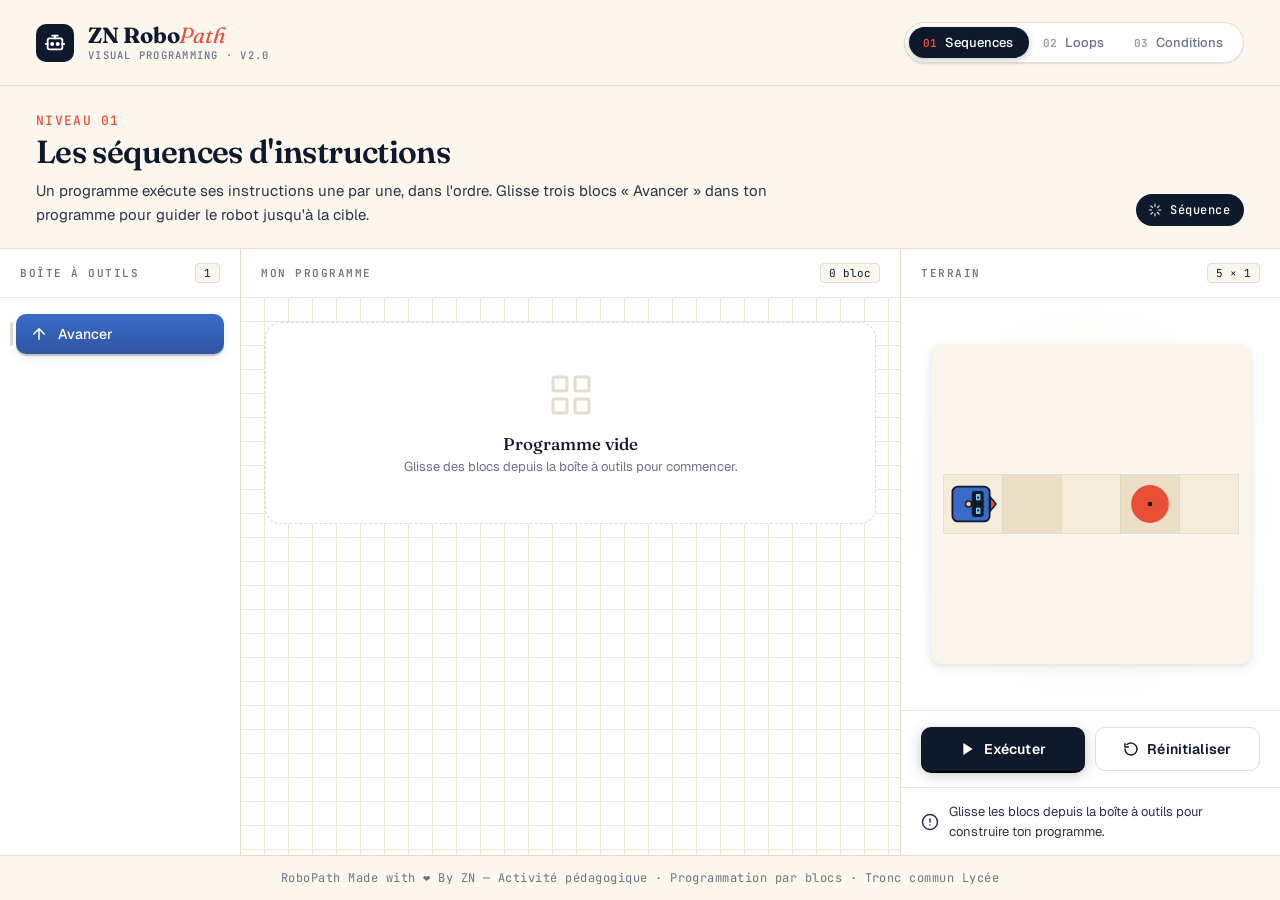
==== S5-blockly-activity/index.html @ 72511f4a "Refactor code structure for improved readability and maintainability" ====
<!DOCTYPE html>
<html lang="fr">
<head>
<meta charset="UTF-8">
<meta name="viewport" content="width=device-width, initial-scale=1.0">
<title>RoboPath — Visual Programming Activity</title>
<link rel="preconnect" href="https://fonts.googleapis.com">
<link rel="preconnect" href="https://fonts.gstatic.com" crossorigin>
<link href="https://fonts.googleapis.com/css2?family=Fraunces:opsz,wght@9..144,400;9..144,500;9..144,700;9..144,900&family=Geist:wght@300;400;500;600;700&family=JetBrains+Mono:wght@400;500;700&display=swap" rel="stylesheet">

<style>
  /* ============================================================
     RoboPath — design tokens
     ============================================================ */
  :root {
    /* palette */
    --bg:          #F4EFE6;
    --surface:     #FFFFFF;
    --surface-2:   #FBF7EF;
    --ink:         #0E1A2B;
    --ink-2:       #2A3447;
    --muted:       #6B7585;
    --line:        #E5DDCC;
    --line-2:      #EFE7D6;

    --accent:      #E94F37;
    --accent-deep: #C8341E;
    --accent-soft: #FCE4DE;

    /* block colors */
    --c-move:      #3B6BC9;
    --c-move-d:    #2E55A3;
    --c-turn-r:    #7C4DD8;
    --c-turn-r-d:  #6238B5;
    --c-turn-l:    #9B5BD6;
    --c-turn-l-d:  #7D44B5;
    --c-repeat:    #E08C2A;
    --c-repeat-d:  #B86F18;
    --c-if:        #2BA66B;
    --c-if-d:      #1F8455;

    --shadow-sm: 0 1px 2px rgba(14,26,43,.06), 0 1px 1px rgba(14,26,43,.04);
    --shadow-md: 0 4px 12px rgba(14,26,43,.08), 0 2px 4px rgba(14,26,43,.05);
    --shadow-lg: 0 16px 40px rgba(14,26,43,.14), 0 4px 12px rgba(14,26,43,.08);
    --shadow-block: 0 2px 0 rgba(0,0,0,.18), 0 4px 10px rgba(0,0,0,.08);

    --radius-sm: 6px;
    --radius:    10px;
    --radius-lg: 16px;

    --ease: cubic-bezier(.32, .72, 0, 1);
  }

  * { box-sizing: border-box; margin: 0; padding: 0; }
  html, body { height: 100%; }

  body {
    font-family: 'Geist', system-ui, -apple-system, sans-serif;
    font-size: 15px;
    color: var(--ink);
    background: var(--bg);
    -webkit-font-smoothing: antialiased;
    text-rendering: optimizeLegibility;
    min-height: 100vh;
    display: flex;
    flex-direction: column;
  }

  /* subtle paper texture */
  body::before {
    content: '';
    position: fixed; inset: 0;
    background-image:
      radial-gradient(circle at 25% 20%, rgba(233,79,55,0.04) 0, transparent 50%),
      radial-gradient(circle at 75% 80%, rgba(59,107,201,0.04) 0, transparent 50%);
    pointer-events: none;
    z-index: 0;
  }

  /* ============================================================
     Top bar
     ============================================================ */
  .topbar {
    display: flex;
    align-items: center;
    justify-content: space-between;
    padding: 22px 36px;
    border-bottom: 1px solid var(--line);
    background: var(--surface-2);
    position: relative;
    z-index: 2;
  }
  .brand {
    display: flex;
    align-items: center;
    gap: 14px;
  }
  .brand-mark {
    width: 38px; height: 38px;
    border-radius: 10px;
    background: var(--ink);
    display: grid; place-items: center;
    color: var(--surface);
  }
  .brand-text { display: flex; flex-direction: column; line-height: 1; }
  .brand-text .name {
    font-family: 'Fraunces', serif;
    font-weight: 700;
    font-size: 22px;
    letter-spacing: -0.01em;
  }
  .brand-text .name em {
    font-style: italic;
    font-weight: 400;
    color: var(--accent);
  }
  .brand-text .tag {
    font-family: 'JetBrains Mono', monospace;
    font-size: 10.5px;
    font-weight: 500;
    letter-spacing: 0.12em;
    text-transform: uppercase;
    color: var(--muted);
    margin-top: 4px;
  }

  .level-stepper {
    display: flex;
    background: var(--surface);
    border: 1px solid var(--line);
    border-radius: 100px;
    padding: 4px;
    box-shadow: var(--shadow-sm);
  }
  .step {
    border: 0;
    background: transparent;
    padding: 7px 16px 7px 14px;
    border-radius: 100px;
    cursor: pointer;
    font-family: inherit;
    font-weight: 500;
    font-size: 13px;
    color: var(--muted);
    display: flex;
    align-items: center;
    gap: 8px;
    transition: all .25s var(--ease);
  }
  .step .num {
    font-family: 'JetBrains Mono', monospace;
    font-size: 11px;
    font-weight: 700;
    color: inherit;
    opacity: .7;
  }
  .step:hover { color: var(--ink); }
  .step.active {
    background: var(--ink);
    color: var(--surface);
    box-shadow: 0 2px 6px rgba(14,26,43,.25);
  }
  .step.active .num { color: var(--accent); opacity: 1; }
  .step.complete::after {
    content: '';
    width: 6px; height: 6px;
    border-radius: 50%;
    background: var(--c-if);
  }

  /* ============================================================
     Briefing strip
     ============================================================ */
  .briefing {
    padding: 28px 36px 22px;
    background: var(--surface-2);
    border-bottom: 1px solid var(--line);
    position: relative;
    z-index: 1;
  }
  .briefing-inner {
    display: grid;
    grid-template-columns: 1fr auto;
    gap: 36px;
    align-items: end;
  }
  .briefing h1 {
    font-family: 'Fraunces', serif;
    font-weight: 600;
    font-size: 32px;
    letter-spacing: -0.02em;
    line-height: 1.1;
    color: var(--ink);
    margin-bottom: 10px;
  }
  .briefing h1 .level-num {
    font-family: 'JetBrains Mono', monospace;
    font-size: 13px;
    font-weight: 500;
    color: var(--accent);
    letter-spacing: 0.1em;
    display: block;
    margin-bottom: 6px;
    text-transform: uppercase;
  }
  .briefing p {
    color: var(--ink-2);
    max-width: 760px;
    line-height: 1.55;
    font-size: 15px;
  }
  .concept-tag {
    display: inline-flex;
    align-items: center;
    gap: 8px;
    background: var(--ink);
    color: var(--surface);
    padding: 8px 14px 8px 12px;
    border-radius: 100px;
    font-size: 12px;
    font-weight: 500;
    font-family: 'JetBrains Mono', monospace;
    letter-spacing: 0.04em;
    white-space: nowrap;
  }
  .concept-tag svg { width: 14px; height: 14px; opacity: .9; }

  /* ============================================================
     Main 3-column workspace
     ============================================================ */
  .workspace-grid {
    display: grid;
    grid-template-columns: 240px 1fr 380px;
    gap: 0;
    flex: 1;
    min-height: 580px;
    position: relative;
    z-index: 1;
  }
  @media (max-width: 1080px) {
    .workspace-grid { grid-template-columns: 200px 1fr 320px; }
  }
  @media (max-width: 880px) {
    .workspace-grid { grid-template-columns: 1fr; min-height: auto; }
  }

  .col {
    background: var(--surface);
    display: flex;
    flex-direction: column;
  }
  .col + .col { border-left: 1px solid var(--line); }

  .col-header {
    display: flex;
    align-items: center;
    justify-content: space-between;
    padding: 14px 20px;
    border-bottom: 1px solid var(--line-2);
    background: var(--surface);
  }
  .col-header h3 {
    font-family: 'JetBrains Mono', monospace;
    font-size: 11px;
    font-weight: 600;
    letter-spacing: 0.14em;
    text-transform: uppercase;
    color: var(--muted);
  }
  .col-header .badge {
    font-family: 'JetBrains Mono', monospace;
    font-size: 11px;
    color: var(--ink);
    background: var(--surface-2);
    padding: 2px 8px;
    border-radius: 4px;
    border: 1px solid var(--line);
  }

  /* ============================================================
     Toolbox
     ============================================================ */
  .toolbox-list {
    padding: 16px;
    display: flex;
    flex-direction: column;
    gap: 10px;
    overflow-y: auto;
  }

  /* ============================================================
     Block — refined visual
     ============================================================ */
  .block {
    --bg-1: var(--c-move);
    --bg-2: var(--c-move-d);
    position: relative;
    background: linear-gradient(180deg, var(--bg-1), var(--bg-2));
    color: white;
    padding: 11px 14px;
    border-radius: var(--radius);
    font-size: 14px;
    font-weight: 500;
    display: flex;
    align-items: center;
    gap: 10px;
    box-shadow: var(--shadow-block);
    user-select: none;
    line-height: 1.2;
    transition: transform .18s var(--ease), box-shadow .18s var(--ease);
  }
  .block.k-move    { --bg-1: var(--c-move);    --bg-2: var(--c-move-d); }
  .block.k-turnR   { --bg-1: var(--c-turn-r);  --bg-2: var(--c-turn-r-d); }
  .block.k-turnL   { --bg-1: var(--c-turn-l);  --bg-2: var(--c-turn-l-d); }
  .block.k-repeat  { --bg-1: var(--c-repeat);  --bg-2: var(--c-repeat-d); }
  .block.k-ifFree  { --bg-1: var(--c-if);      --bg-2: var(--c-if-d); }

  .block svg.icon {
    width: 18px; height: 18px;
    flex-shrink: 0;
    stroke: white;
    stroke-width: 2;
    stroke-linecap: round;
    stroke-linejoin: round;
    fill: none;
  }
  .block .label { flex: 1; }

  /* the inner content of toolbox blocks: subtle drag affordance */
  .tool-block {
    cursor: grab;
    position: relative;
  }
  .tool-block::before {
    content: '';
    position: absolute;
    left: -6px; top: 50%;
    transform: translateY(-50%);
    width: 3px; height: 24px;
    background: var(--line);
    border-radius: 2px;
    transition: all .2s var(--ease);
  }
  .tool-block:hover .block {
    transform: translateX(3px);
    box-shadow: 0 3px 0 rgba(0,0,0,.18), 0 6px 14px rgba(0,0,0,.12);
  }
  .tool-block:hover::before { background: var(--accent); height: 32px; }
  .tool-block:active { cursor: grabbing; }
  .tool-block.dragging .block { opacity: .35; transform: scale(.96); }

  /* repeat input */
  .count-input {
    width: 38px;
    padding: 3px 4px;
    border: none;
    border-radius: 5px;
    background: rgba(255,255,255,.95);
    color: var(--ink);
    font-family: 'JetBrains Mono', monospace;
    font-weight: 600;
    text-align: center;
    font-size: 13px;
    margin: 0 2px;
  }
  .count-input:focus { outline: 2px solid white; outline-offset: 1px; }

  /* delete button */
  .block .del {
    width: 22px; height: 22px;
    border: 0;
    background: rgba(255,255,255,.18);
    color: white;
    border-radius: 50%;
    cursor: pointer;
    display: grid; place-items: center;
    margin-left: auto;
    transition: all .15s var(--ease);
    opacity: 0;
  }
  .ws-block-wrap:hover > .ws-block > .block-head .del { opacity: 1; }
  .block .del:hover { background: rgba(255,255,255,.35); transform: rotate(90deg); }
  .block .del svg { width: 11px; height: 11px; }

  /* container blocks (repeat / if) */
  .block-body {
    background: rgba(0,0,0,.18);
    margin-top: -2px;
    border-radius: 0 0 var(--radius) var(--radius);
    padding: 8px 8px 10px 22px;
    min-height: 32px;
    border-left: 5px solid rgba(255,255,255,.3);
    position: relative;
  }
  .block-body.empty {
    display: flex;
    align-items: center;
    justify-content: center;
    color: rgba(255,255,255,.6);
    font-size: 12px;
    font-family: 'JetBrains Mono', monospace;
    letter-spacing: 0.05em;
    border: 1.5px dashed rgba(255,255,255,.25);
    border-left-width: 5px;
    padding: 12px;
    transition: all .2s var(--ease);
  }
  .block-body.empty.drag-over {
    background: rgba(255,255,255,.18);
    border-color: rgba(255,255,255,.7);
    color: rgba(255,255,255,.9);
  }
  .block-body.drag-over { background: rgba(255,255,255,.1); }

  /* the "else" header */
  .block-else-head {
    background: linear-gradient(180deg, var(--bg-1), var(--bg-2));
    padding: 7px 14px 7px 22px;
    color: white;
    font-size: 13px;
    font-weight: 500;
    display: flex; align-items: center; gap: 8px;
    border-radius: 0;
    box-shadow: inset 0 1px 0 rgba(255,255,255,.15);
  }
  .block-else-head svg { width: 14px; height: 14px; stroke: white; stroke-width: 2; fill: none; stroke-linecap: round; stroke-linejoin: round; }

  /* container block wrapper */
  .ws-block { display: flex; flex-direction: column; }
  .ws-block .block-head { border-radius: var(--radius) var(--radius) 0 0; }
  .ws-block.has-body .block-head { border-radius: var(--radius) var(--radius) 0 0; }
  .ws-block.no-body .block-head { border-radius: var(--radius); }

  /* ============================================================
     Workspace (program area)
     ============================================================ */
  .workspace {
    flex: 1;
    padding: 24px;
    overflow-y: auto;
    background: var(--surface);
    background-image:
      linear-gradient(var(--line-2) 1px, transparent 1px),
      linear-gradient(90deg, var(--line-2) 1px, transparent 1px);
    background-size: 24px 24px;
    background-position: -1px -1px;
    position: relative;
    transition: background-color .2s var(--ease);
  }
  .workspace.drag-over { background-color: var(--accent-soft); }

  .workspace-list {
    display: flex;
    flex-direction: column;
    gap: 8px;
    position: relative;
  }
  .ws-block-wrap {
    position: relative;
    transition: transform .25s var(--ease), opacity .2s;
  }
  .ws-block-wrap.dragging { opacity: .35; }
  .ws-block-wrap.appearing {
    animation: blockAppear .35s var(--ease);
  }
  @keyframes blockAppear {
    0%   { opacity: 0; transform: translateY(-8px) scale(.96); }
    100% { opacity: 1; transform: translateY(0) scale(1); }
  }

  .empty-state {
    display: flex;
    flex-direction: column;
    align-items: center;
    justify-content: center;
    padding: 48px 24px;
    text-align: center;
    border: 1.5px dashed var(--line);
    border-radius: var(--radius-lg);
    color: var(--muted);
    background: var(--surface);
  }
  .empty-state svg { width: 48px; height: 48px; margin-bottom: 14px; color: var(--line); }
  .empty-state h4 {
    font-family: 'Fraunces', serif;
    font-weight: 500;
    font-size: 17px;
    color: var(--ink);
    margin-bottom: 4px;
  }
  .empty-state p { font-size: 13px; }

  /* drop indicator (insertion line) */
  .drop-indicator {
    position: absolute;
    left: 0; right: 0;
    height: 3px;
    background: var(--accent);
    border-radius: 2px;
    pointer-events: none;
    box-shadow: 0 0 0 3px rgba(233,79,55,.2);
    transition: top .12s var(--ease), opacity .12s;
    z-index: 10;
  }
  .drop-indicator::before, .drop-indicator::after {
    content: '';
    position: absolute;
    top: 50%;
    width: 8px; height: 8px;
    background: var(--accent);
    border-radius: 50%;
    transform: translateY(-50%);
  }
  .drop-indicator::before { left: -4px; }
  .drop-indicator::after  { right: -4px; }

  /* ============================================================
     Game column
     ============================================================ */
  .game-col { background: var(--surface); }
  .game-frame {
    flex: 1;
    padding: 24px;
    display: flex;
    align-items: center;
    justify-content: center;
    background:
      radial-gradient(ellipse at center, var(--surface-2), var(--surface) 70%);
  }
  .game-frame canvas {
    display: block;
    border-radius: var(--radius);
    box-shadow: var(--shadow-md);
    background: #FAF6EC;
    max-width: 100%;
    height: auto;
  }

  .controls {
    padding: 16px 20px;
    display: flex;
    gap: 10px;
    border-top: 1px solid var(--line-2);
  }
  .btn {
    flex: 1;
    padding: 12px 14px;
    border: 0;
    border-radius: var(--radius);
    font-family: inherit;
    font-size: 14px;
    font-weight: 600;
    cursor: pointer;
    display: flex;
    align-items: center;
    justify-content: center;
    gap: 8px;
    transition: all .18s var(--ease);
    letter-spacing: 0.01em;
  }
  .btn svg { width: 16px; height: 16px; stroke-width: 2.2; }
  .btn-primary {
    background: var(--ink);
    color: var(--surface);
    box-shadow: 0 2px 0 #000, 0 4px 14px rgba(14,26,43,.25);
  }
  .btn-primary:hover { background: var(--accent); box-shadow: 0 2px 0 var(--accent-deep), 0 6px 18px rgba(233,79,55,.35); }
  .btn-primary:active { transform: translateY(2px); box-shadow: 0 0 0 #000; }
  .btn-secondary {
    background: var(--surface);
    color: var(--ink);
    border: 1px solid var(--line);
  }
  .btn-secondary:hover { background: var(--surface-2); border-color: var(--ink-2); }
  .btn:disabled { opacity: .45; cursor: not-allowed; }

  .status-bar {
    padding: 14px 20px;
    border-top: 1px solid var(--line-2);
    font-size: 13px;
    line-height: 1.5;
    display: flex;
    align-items: center;
    gap: 10px;
    min-height: 56px;
    transition: all .25s var(--ease);
    background: var(--surface);
  }
  .status-bar svg { width: 18px; height: 18px; flex-shrink: 0; }
  .status-bar.info    { color: var(--ink-2); }
  .status-bar.success { background: #ECFDF5; color: #065F46; border-color: #A7F3D0; }
  .status-bar.fail    { background: #FEF2F2; color: #991B1B; border-color: #FECACA; }
  .status-bar.running { background: var(--accent-soft); color: var(--accent-deep); }
  .status-bar.running svg { animation: spin 1s linear infinite; }
  @keyframes spin { to { transform: rotate(360deg); } }

  /* ============================================================
     Drag ghost element
     ============================================================ */
  .drag-ghost {
    position: fixed;
    pointer-events: none;
    z-index: 1000;
    transform-origin: 0 0;
    opacity: .92;
    transform: rotate(-1deg) scale(1.02);
    box-shadow: 0 16px 40px rgba(14,26,43,.25);
    transition: transform .15s var(--ease);
  }

  /* ============================================================
     Modal (level complete)
     ============================================================ */
  .modal-backdrop {
    position: fixed; inset: 0;
    background: rgba(14, 26, 43, 0.55);
    display: none;
    align-items: center;
    justify-content: center;
    z-index: 200;
    backdrop-filter: blur(6px);
    -webkit-backdrop-filter: blur(6px);
  }
  .modal-backdrop.show { display: flex; animation: fadeIn .25s; }
  @keyframes fadeIn { from { opacity: 0; } to { opacity: 1; } }

  .modal {
    background: var(--surface);
    border-radius: var(--radius-lg);
    padding: 36px 40px 30px;
    text-align: center;
    max-width: 420px;
    width: 90%;
    box-shadow: var(--shadow-lg);
    animation: modalIn .4s var(--ease);
  }
  @keyframes modalIn {
    from { transform: scale(.85) translateY(20px); opacity: 0; }
    to   { transform: scale(1) translateY(0); opacity: 1; }
  }
  .modal-icon {
    width: 72px; height: 72px;
    border-radius: 50%;
    background: var(--c-if);
    color: white;
    display: grid; place-items: center;
    margin: 0 auto 18px;
    box-shadow: 0 8px 24px rgba(43,166,107,.4);
  }
  .modal-icon svg { width: 36px; height: 36px; stroke-width: 3; }
  .modal h2 {
    font-family: 'Fraunces', serif;
    font-size: 26px;
    font-weight: 600;
    color: var(--ink);
    margin-bottom: 8px;
    letter-spacing: -0.01em;
  }
  .modal p { color: var(--muted); margin-bottom: 22px; line-height: 1.5; }
  .modal-button {
    background: var(--ink);
    color: white;
    border: 0;
    padding: 12px 24px;
    border-radius: var(--radius);
    font-family: inherit;
    font-weight: 600;
    font-size: 14px;
    cursor: pointer;
    display: inline-flex;
    align-items: center;
    gap: 8px;
    transition: all .18s var(--ease);
  }
  .modal-button:hover { background: var(--accent); }
  .modal-button svg { width: 14px; height: 14px; stroke-width: 2.5; }

  /* footer */
  footer {
    padding: 14px 36px;
    border-top: 1px solid var(--line);
    background: var(--surface-2);
    color: var(--muted);
    font-size: 12px;
    font-family: 'JetBrains Mono', monospace;
    letter-spacing: 0.04em;
    text-align: center;
    position: relative;
    z-index: 2;
  }

  /* scrollbar */
  ::-webkit-scrollbar { width: 8px; height: 8px; }
  ::-webkit-scrollbar-track { background: transparent; }
  ::-webkit-scrollbar-thumb { background: var(--line); border-radius: 4px; }
  ::-webkit-scrollbar-thumb:hover { background: var(--muted); }
</style>
</head>
<body>

<!-- ===== TOP BAR ===== -->
<header class="topbar">
  <div class="brand">
    <div class="brand-mark">
      <svg width="22" height="22" viewBox="0 0 24 24" fill="none" stroke="currentColor" stroke-width="2" stroke-linecap="round" stroke-linejoin="round">
        <rect x="4" y="7" width="16" height="12" rx="2"/>
        <path d="M12 7V4M9 4h6"/>
        <circle cx="9" cy="13" r="1.2" fill="currentColor"/>
        <circle cx="15" cy="13" r="1.2" fill="currentColor"/>
        <path d="M2 13h2M20 13h2"/>
      </svg>
    </div>
    <div class="brand-text">
      <div class="name">ZN Robo<em>Path</em></div>
      <div class="tag">Visual Programming · v2.0</div>
    </div>
  </div>

  <nav class="level-stepper" id="stepper">
    <button class="step active" data-level="0"><span class="num">01</span>Sequences</button>
    <button class="step" data-level="1"><span class="num">02</span>Loops</button>
    <button class="step" data-level="2"><span class="num">03</span>Conditions</button>
  </nav>
</header>

<!-- ===== BRIEFING ===== -->
<section class="briefing">
  <div class="briefing-inner">
    <div>
      <h1>
        <span class="level-num" id="level-num">Niveau 01</span>
        <span id="level-title">Les séquences d'instructions</span>
      </h1>
      <p id="level-instruction">…</p>
    </div>
    <div class="concept-tag" id="concept-tag">
      <svg viewBox="0 0 24 24" fill="none" stroke="currentColor" stroke-width="2" stroke-linecap="round" stroke-linejoin="round">
        <path d="M12 2v4M12 18v4M4.93 4.93l2.83 2.83M16.24 16.24l2.83 2.83M2 12h4M18 12h4M4.93 19.07l2.83-2.83M16.24 7.76l2.83-2.83"/>
      </svg>
      <span id="concept-text">Concept</span>
    </div>
  </div>
</section>

<!-- ===== WORKSPACE GRID ===== -->
<main class="workspace-grid">

  <!-- TOOLBOX -->
  <aside class="col toolbox-col">
    <div class="col-header">
      <h3>Boîte à outils</h3>
      <span class="badge" id="toolbox-count">0</span>
    </div>
    <div class="toolbox-list" id="toolbox"></div>
  </aside>

  <!-- WORKSPACE -->
  <section class="col workspace-col">
    <div class="col-header">
      <h3>Mon programme</h3>
      <span class="badge" id="block-count">0 bloc</span>
    </div>
    <div class="workspace" id="workspace">
      <div class="workspace-list" id="workspace-list"></div>
    </div>
  </section>

  <!-- GAME -->
  <section class="col game-col">
    <div class="col-header">
      <h3>Terrain</h3>
      <span class="badge" id="grid-size">5 × 5</span>
    </div>
    <div class="game-frame">
      <canvas id="game" width="320" height="320"></canvas>
    </div>
    <div class="controls">
      <button class="btn btn-primary" id="run-btn">
        <svg viewBox="0 0 24 24" fill="currentColor"><path d="M5 3l14 9-14 9V3z"/></svg>
        Exécuter
      </button>
      <button class="btn btn-secondary" id="reset-btn">
        <svg viewBox="0 0 24 24" fill="none" stroke="currentColor" stroke-linecap="round" stroke-linejoin="round">
          <path d="M3 12a9 9 0 1 0 3-6.7"/>
          <path d="M3 4v5h5"/>
        </svg>
        Réinitialiser
      </button>
    </div>
    <div class="status-bar info" id="status">
      <svg viewBox="0 0 24 24" fill="none" stroke="currentColor" stroke-linecap="round" stroke-linejoin="round" stroke-width="2">
        <circle cx="12" cy="12" r="10"/>
        <path d="M12 8v4M12 16h.01"/>
      </svg>
      <span>Glisse les blocs depuis la boîte à outils pour construire ton programme.</span>
    </div>
  </section>
</main>

<footer>RoboPath Made with ❤️ By ZN — Activité pédagogique · Programmation par blocs · Tronc commun Lycée</footer>

<!-- Modal -->
<div class="modal-backdrop" id="modal">
  <div class="modal">
    <div class="modal-icon">
      <svg viewBox="0 0 24 24" fill="none" stroke="currentColor" stroke-linecap="round" stroke-linejoin="round">
        <path d="M5 13l4 4L19 7"/>
      </svg>
    </div>
    <h2 id="modal-title">Niveau réussi</h2>
    <p id="modal-text">Tu maîtrises ce concept. Prêt pour le suivant ?</p>
    <button class="modal-button" id="modal-next">
      Continuer
      <svg viewBox="0 0 24 24" fill="none" stroke="currentColor" stroke-linecap="round" stroke-linejoin="round">
        <path d="M5 12h14M13 5l7 7-7 7"/>
      </svg>
    </button>
  </div>
</div>

<!-- ============================================================
     Inline SVG icon library (referenced by id via <use>)
     ============================================================ -->
<svg width="0" height="0" style="position:absolute" aria-hidden="true">
  <defs>
    <symbol id="i-arrow-up" viewBox="0 0 24 24">
      <path d="M12 19V5M5 12l7-7 7 7"/>
    </symbol>
    <symbol id="i-rotate-cw" viewBox="0 0 24 24">
      <path d="M21 12a9 9 0 1 1-3-6.7"/>
      <path d="M21 4v5h-5"/>
    </symbol>
    <symbol id="i-rotate-ccw" viewBox="0 0 24 24">
      <path d="M3 12a9 9 0 1 0 3-6.7"/>
      <path d="M3 4v5h5"/>
    </symbol>
    <symbol id="i-repeat" viewBox="0 0 24 24">
      <path d="M17 1l4 4-4 4"/>
      <path d="M3 11V9a4 4 0 0 1 4-4h14"/>
      <path d="M7 23l-4-4 4-4"/>
      <path d="M21 13v2a4 4 0 0 1-4 4H3"/>
    </symbol>
    <symbol id="i-branch" viewBox="0 0 24 24">
      <path d="M6 3v12"/>
      <circle cx="6" cy="18" r="3"/>
      <circle cx="18" cy="6" r="3"/>
      <path d="M18 9v3a6 6 0 0 1-6 6h-3"/>
    </symbol>
    <symbol id="i-corner-down-right" viewBox="0 0 24 24">
      <path d="M15 10l5 5-5 5"/>
      <path d="M4 4v7a4 4 0 0 0 4 4h12"/>
    </symbol>
    <symbol id="i-x" viewBox="0 0 24 24">
      <path d="M18 6L6 18M6 6l12 12"/>
    </symbol>
    <symbol id="i-trash" viewBox="0 0 24 24">
      <path d="M3 6h18M8 6V4a2 2 0 0 1 2-2h4a2 2 0 0 1 2 2v2M19 6l-1 14a2 2 0 0 1-2 2H8a2 2 0 0 1-2-2L5 6"/>
    </symbol>
    <symbol id="i-blocks" viewBox="0 0 24 24">
      <rect x="3" y="3" width="7" height="7" rx="1"/>
      <rect x="14" y="3" width="7" height="7" rx="1"/>
      <rect x="3" y="14" width="7" height="7" rx="1"/>
      <rect x="14" y="14" width="7" height="7" rx="1"/>
    </symbol>
  </defs>
</svg>

<script>
/* =============================================================
 *  RoboPath v2 — Visual programming activity
 * ============================================================= */

/* ---------- Block definitions ---------- */
const BLOCKS = {
  move:    { label: 'Avancer',          iconId: 'i-arrow-up' },
  turnR:   { label: 'Tourner à droite', iconId: 'i-rotate-cw' },
  turnL:   { label: 'Tourner à gauche', iconId: 'i-rotate-ccw' },
  repeat:  { label: 'Répéter',          iconId: 'i-repeat',  container: true },
  ifFree:  { label: 'Si chemin libre',  iconId: 'i-branch',  container: true, hasElse: true }
};

/* ---------- Levels ---------- */
const LEVELS = [
  {
    num: '01',
    title: "Les séquences d'instructions",
    instruction: "Un programme exécute ses instructions une par une, dans l'ordre. Glisse trois blocs « Avancer » dans ton programme pour guider le robot jusqu'à la cible.",
    concept: "Séquence",
    cols: 5, rows: 1,
    start: { x: 0, y: 0, dir: 1 },
    goal:  { x: 3, y: 0 },
    walls: [],
    toolbox: ['move']
  },
  {
    num: '02',
    title: "Les boucles répétitives",
    instruction: "Le chemin est plus long. Plutôt que de placer six blocs « Avancer », utilise un bloc « Répéter » et glisse-y les actions à répéter. Une boucle factorise la répétition.",
    concept: "Boucle",
    cols: 7, rows: 1,
    start: { x: 0, y: 0, dir: 1 },
    goal:  { x: 6, y: 0 },
    walls: [],
    toolbox: ['move', 'repeat']
  },
  {
    num: '03',
    title: "Les conditions logiques",
    instruction: "L'objectif est en diagonale. Approche directe : combine « Répéter » et « Tourner ». Approche élégante : utilise « Si chemin libre … Sinon » pour que le robot prenne lui-même la bonne décision à chaque étape.",
    concept: "Condition",
    cols: 5, rows: 5,
    start: { x: 0, y: 0, dir: 1 },
    goal:  { x: 4, y: 4 },
    walls: [],
    toolbox: ['move', 'turnR', 'turnL', 'repeat', 'ifFree']
  }
];

/* ---------- State ---------- */
let currentLevel = 0;
let workspace = [];
let robot = null;
let running = false;
let completed = new Set();
const ID = () => Math.random().toString(36).slice(2, 10);

/* ---------- Block factory ---------- */
function newNode(type) {
  const node = { id: ID(), type };
  if (BLOCKS[type].container) {
    node.children = [];
    if (type === 'repeat') node.count = 3;
    if (BLOCKS[type].hasElse) node.elseChildren = [];
  }
  return node;
}

/* =============================================================
 *  Path utilities — paths describe positions in the tree.
 *  A path is an array of segments. Segments alternate between
 *  numeric indices and child-array names ('children'/'elseChildren').
 *  The full path identifies the position of one node.
 * ============================================================= */
function getArrayAt(path) {
  // Walk down the tree, returning the array that DIRECTLY contains
  // the position pointed to by `path`. The final segment is the index.
  let arr = workspace;
  let i = 0;
  while (i < path.length - 1) {
    const idx = path[i];
    const role = path[i + 1];
    arr = arr[idx][role];
    i += 2;
  }
  return arr;
}
function nodeAt(path) {
  const arr = getArrayAt(path);
  return arr[path[path.length - 1]];
}
function removeAt(path) {
  const arr = getArrayAt(path);
  return arr.splice(path[path.length - 1], 1)[0];
}
function insertAt(parentPath, insideRole, index, node) {
  // parentPath is the path to the parent node, or [] for root.
  // insideRole is 'children'/'elseChildren', or null when root.
  let arr;
  if (parentPath.length === 0) {
    arr = workspace;
  } else {
    const parent = nodeAt(parentPath);
    arr = parent[insideRole];
  }
  const i = Math.max(0, Math.min(index, arr.length));
  arr.splice(i, 0, node);
}
function pathsEqual(a, b) {
  if (a.length !== b.length) return false;
  for (let i = 0; i < a.length; i++) if (a[i] !== b[i]) return false;
  return true;
}
function isAncestor(ancestor, desc) {
  if (ancestor.length >= desc.length) return false;
  for (let i = 0; i < ancestor.length; i++) if (ancestor[i] !== desc[i]) return false;
  return true;
}

/* =============================================================
 *  Rendering
 * ============================================================= */
function iconUse(id) {
  return `<svg class="icon" aria-hidden="true"><use href="#${id}"/></svg>`;
}

function renderToolbox() {
  const tb = document.getElementById('toolbox');
  tb.innerHTML = '';
  const types = LEVELS[currentLevel].toolbox;
  document.getElementById('toolbox-count').textContent = types.length;

  types.forEach(type => {
    const def = BLOCKS[type];
    const el = document.createElement('div');
    el.className = 'tool-block';
    el.dataset.type = type;
    el.innerHTML = `
      <div class="block k-${type}">
        ${iconUse(def.iconId)}
        <span class="label">${def.label}${def.container ? '…' : ''}</span>
      </div>`;
    attachToolDrag(el, type);
    tb.appendChild(el);
  });
}

function renderWorkspace() {
  const list = document.getElementById('workspace-list');
  list.innerHTML = '';

  if (workspace.length === 0) {
    list.innerHTML = `
      <div class="empty-state">
        <svg viewBox="0 0 24 24" fill="none" stroke="currentColor" stroke-width="1.5" stroke-linecap="round" stroke-linejoin="round"><use href="#i-blocks"/></svg>
        <h4>Programme vide</h4>
        <p>Glisse des blocs depuis la boîte à outils pour commencer.</p>
      </div>`;
    document.getElementById('block-count').textContent = '0 bloc';
    return;
  }

  workspace.forEach((node, idx) => {
    list.appendChild(buildNodeElement(node, [idx]));
  });

  // count all blocks recursively
  const n = countBlocks(workspace);
  document.getElementById('block-count').textContent = n + ' bloc' + (n > 1 ? 's' : '');
}

function countBlocks(arr) {
  let n = 0;
  arr.forEach(b => {
    n++;
    if (b.children) n += countBlocks(b.children);
    if (b.elseChildren) n += countBlocks(b.elseChildren);
  });
  return n;
}

function buildNodeElement(node, path) {
  const def = BLOCKS[node.type];
  const wrap = document.createElement('div');
  wrap.className = 'ws-block-wrap';
  wrap.dataset.path = JSON.stringify(path);

  const ws = document.createElement('div');
  ws.className = 'ws-block ' + (def.container ? 'has-body' : 'no-body');

  // ---- head ----
  const head = document.createElement('div');
  head.className = `block block-head k-${node.type}`;
  let inner = `${iconUse(def.iconId)}`;
  if (node.type === 'repeat') {
    inner += `<span class="label">Répéter</span>
              <input type="number" class="count-input" min="1" max="20" value="${node.count}">
              <span class="label" style="flex:0">fois</span>`;
  } else {
    inner += `<span class="label">${def.label}</span>`;
  }
  inner += `<button class="del" title="Supprimer">${iconUse('i-x')}</button>`;
  head.innerHTML = inner;

  // wire delete + count input
  head.querySelector('.del').addEventListener('click', e => {
    e.stopPropagation();
    removeAt(path);
    renderWorkspace();
  });
  if (node.type === 'repeat') {
    const inp = head.querySelector('.count-input');
    inp.addEventListener('change', () => {
      let v = parseInt(inp.value) || 1;
      v = Math.max(1, Math.min(20, v));
      inp.value = v;
      node.count = v;
    });
    inp.addEventListener('click', e => e.stopPropagation());
    inp.addEventListener('mousedown', e => e.stopPropagation());
  }

  // make the head a drag source for the whole node
  head.addEventListener('mousedown', e => {
    if (e.target.closest('.del') || e.target.closest('.count-input')) return;
    startWorkspaceDrag(e, path, wrap);
  });

  ws.appendChild(head);

  // ---- body (for container blocks) ----
  if (def.container) {
    const body = createBodySlot(node.children, [...path, 'children']);
    ws.appendChild(body);

    if (def.hasElse) {
      const elseHead = document.createElement('div');
      elseHead.className = 'block-else-head k-' + node.type;
      elseHead.innerHTML = `${iconUse('i-corner-down-right')}<span class="label">Sinon</span>`;
      ws.appendChild(elseHead);
      const elseBody = createBodySlot(node.elseChildren, [...path, 'elseChildren']);
      elseBody.style.borderRadius = '0 0 var(--radius) var(--radius)';
      ws.appendChild(elseBody);
    }
  }

  wrap.appendChild(ws);
  return wrap;
}

function createBodySlot(childrenArr, parentRolePath) {
  // parentRolePath: e.g. [0, 'children']
  const body = document.createElement('div');
  body.className = 'block-body' + (childrenArr.length === 0 ? ' empty' : '');
  body.dataset.rolePath = JSON.stringify(parentRolePath);

  if (childrenArr.length === 0) {
    body.textContent = '— déposer ici —';
  } else {
    childrenArr.forEach((c, i) => {
      body.appendChild(buildNodeElement(c, [...parentRolePath, i]));
    });
  }

  return body;
}

/* =============================================================
 *  Drag & drop — custom (not native HTML5 dragdrop)
 *  This gives us a smooth ghost element + insertion indicators.
 * ============================================================= */
let dragState = null;   // { kind, type|sourcePath, ghost, startX, startY }
let dropIndicator = null;

function attachToolDrag(el, type) {
  el.addEventListener('mousedown', e => startToolboxDrag(e, type, el));
  el.addEventListener('touchstart', e => startToolboxDrag(e.touches[0], type, el), { passive: true });
}

function startToolboxDrag(e, type, el) {
  e.preventDefault?.();
  beginDrag({
    kind: 'toolbox',
    type,
    label: BLOCKS[type].label,
    iconId: BLOCKS[type].iconId,
    sourceEl: el,
    startX: e.clientX,
    startY: e.clientY
  });
}

function startWorkspaceDrag(e, path, wrap) {
  if (e.button !== undefined && e.button !== 0) return;
  e.preventDefault();
  const node = nodeAt(path);
  beginDrag({
    kind: 'workspace',
    sourcePath: path,
    sourceEl: wrap,
    type: node.type,
    label: BLOCKS[node.type].label,
    iconId: BLOCKS[node.type].iconId,
    startX: e.clientX,
    startY: e.clientY,
    nodeRef: node
  });
}

function beginDrag(state) {
  dragState = state;
  // Build a ghost
  const ghost = document.createElement('div');
  ghost.className = 'drag-ghost';
  ghost.innerHTML = `
    <div class="block k-${state.type}">
      ${iconUse(state.iconId)}<span class="label">${state.label}</span>
    </div>`;
  document.body.appendChild(ghost);
  state.ghost = ghost;

  // Mark source visually
  state.sourceEl.classList.add('dragging');

  positionGhost(state.startX, state.startY);

  document.addEventListener('mousemove', onDragMove);
  document.addEventListener('mouseup', onDragEnd);
  document.addEventListener('touchmove', onTouchMove, { passive: false });
  document.addEventListener('touchend', onDragEnd);
}

function onTouchMove(e) {
  e.preventDefault();
  if (e.touches[0]) onDragMove(e.touches[0]);
}

function positionGhost(x, y) {
  if (!dragState?.ghost) return;
  dragState.ghost.style.left = (x + 12) + 'px';
  dragState.ghost.style.top  = (y + 12) + 'px';
}

function onDragMove(e) {
  if (!dragState) return;
  positionGhost(e.clientX, e.clientY);
  updateDropTarget(e.clientX, e.clientY);
}

/* ----- determine drop position ----- */
function updateDropTarget(x, y) {
  // Find what we're hovering over. We want the nearest .ws-block-wrap or .block-body
  // and decide whether to insert before/after a block, or at end of a body.
  clearDropIndicator();

  const ws = document.getElementById('workspace');
  const wsRect = ws.getBoundingClientRect();
  const inside = x >= wsRect.left && x <= wsRect.right && y >= wsRect.top && y <= wsRect.bottom;
  ws.classList.toggle('drag-over', inside);
  if (!inside) return;

  // Look through all candidate drop targets. Priority: block-body > root list.
  const targets = [];

  // root list
  targets.push({
    type: 'list',
    el: document.getElementById('workspace-list'),
    arrPath: [],
    role: null
  });

  // each non-empty body
  document.querySelectorAll('.block-body').forEach(body => {
    targets.push({
      type: 'body',
      el: body,
      rolePath: JSON.parse(body.dataset.rolePath)
    });
  });

  // We want the "deepest" container under the cursor.
  // Walk from deepest to outermost; pick the first that contains the cursor.
  let chosen = null;
  // Sort by DOM depth descending so inner bodies are tried first
  const ranked = targets
    .map(t => ({ t, depth: domDepth(t.el) }))
    .sort((a, b) => b.depth - a.depth);

  for (const { t } of ranked) {
    const r = t.el.getBoundingClientRect();
    if (x >= r.left && x <= r.right && y >= r.top && y <= r.bottom) {
      chosen = t;
      break;
    }
  }
  if (!chosen) return;

  // Compute the insertion index inside chosen.el based on cursor Y vs children.
  const blockChildren = Array.from(chosen.el.children).filter(c => c.classList.contains('ws-block-wrap'));
  let insertIndex = blockChildren.length;
  let indicatorTop;

  for (let i = 0; i < blockChildren.length; i++) {
    const cb = blockChildren[i];
    const cr = cb.getBoundingClientRect();
    if (y < cr.top + cr.height / 2) {
      insertIndex = i;
      indicatorTop = cr.top - chosen.el.getBoundingClientRect().top - 1;
      break;
    }
  }
  if (insertIndex === blockChildren.length) {
    if (blockChildren.length > 0) {
      const last = blockChildren[blockChildren.length - 1];
      const lr = last.getBoundingClientRect();
      indicatorTop = lr.bottom - chosen.el.getBoundingClientRect().top - 1;
    } else {
      // empty container -- put indicator vertically centered
      indicatorTop = chosen.el.clientHeight / 2 - 1;
    }
  }

  // Don't allow dropping a workspace block into itself or its descendants
  if (dragState.kind === 'workspace') {
    const targetBlockPath = chosen.type === 'body' ? chosen.rolePath.slice(0, -1) : null;
    if (targetBlockPath && (pathsEqual(targetBlockPath, dragState.sourcePath) || isAncestor(dragState.sourcePath, targetBlockPath))) {
      return;
    }
  }

  // Highlight container
  if (chosen.type === 'body') {
    chosen.el.classList.add('drag-over');
  }

  // Build/move indicator
  showDropIndicator(chosen.el, indicatorTop, {
    container: chosen,
    index: insertIndex
  });
}

function domDepth(el) {
  let d = 0;
  while (el && el !== document.body) { d++; el = el.parentElement; }
  return d;
}

function showDropIndicator(parent, top, target) {
  if (!dropIndicator) {
    dropIndicator = document.createElement('div');
    dropIndicator.className = 'drop-indicator';
  }
  // ensure parent is positioned
  if (getComputedStyle(parent).position === 'static') {
    parent.style.position = 'relative';
  }
  if (dropIndicator.parentNode !== parent) {
    parent.appendChild(dropIndicator);
  }
  dropIndicator.style.top = top + 'px';
  dropIndicator._target = target;
}

function clearDropIndicator() {
  document.querySelectorAll('.block-body.drag-over').forEach(el => el.classList.remove('drag-over'));
  if (dropIndicator?.parentNode) dropIndicator.parentNode.removeChild(dropIndicator);
}

/* ----- drop ----- */
function onDragEnd(e) {
  if (!dragState) return;
  document.removeEventListener('mousemove', onDragMove);
  document.removeEventListener('mouseup', onDragEnd);
  document.removeEventListener('touchmove', onTouchMove);
  document.removeEventListener('touchend', onDragEnd);

  const target = dropIndicator?._target;

  if (target) {
    // Perform the drop
    let nodeToInsert;
    if (dragState.kind === 'toolbox') {
      nodeToInsert = newNode(dragState.type);
    } else {
      // moving — must remove first
      // BUT if removing changes indices in the same parent before insertion, adjust.
      const removedPath = dragState.sourcePath;
      // determine target parent path & index
      let parentPath, role, idx;
      if (target.container.type === 'list') {
        parentPath = []; role = null; idx = target.index;
      } else {
        const rp = target.container.rolePath; // [...nodePath, role]
        parentPath = rp.slice(0, -1);
        role = rp[rp.length - 1];
        idx = target.index;
      }

      // Adjust idx if removal happens in same parent and at lower index
      const removedParent = removedPath.slice(0, -1);   // ends with role|empty
      const sameParent = JSON.stringify(removedParent) === JSON.stringify(role === null ? [] : [...parentPath, role]);
      const removedIdxInParent = removedPath[removedPath.length - 1];

      nodeToInsert = removeAt(removedPath);
      if (sameParent && removedIdxInParent < idx) idx--;

      insertAt(parentPath, role, idx, nodeToInsert);
      finishDrag();
      renderWorkspace();
      // animate appearance
      requestAnimationFrame(() => {
        const el = document.querySelector(`[data-path='${JSON.stringify([...buildPathFromTarget(parentPath, role, idx)])}']`);
        if (el) { el.classList.add('appearing'); setTimeout(() => el.classList.remove('appearing'), 400); }
      });
      return;
    }

    // toolbox case
    let parentPath, role, idx;
    if (target.container.type === 'list') {
      parentPath = []; role = null; idx = target.index;
    } else {
      const rp = target.container.rolePath;
      parentPath = rp.slice(0, -1);
      role = rp[rp.length - 1];
      idx = target.index;
    }
    insertAt(parentPath, role, idx, nodeToInsert);
    finishDrag();
    renderWorkspace();
    requestAnimationFrame(() => {
      const el = document.querySelector(`[data-path='${JSON.stringify(buildPathFromTarget(parentPath, role, idx))}']`);
      if (el) { el.classList.add('appearing'); setTimeout(() => el.classList.remove('appearing'), 400); }
    });
    return;
  }

  finishDrag();
}

function buildPathFromTarget(parentPath, role, idx) {
  if (role === null) return [idx];
  return [...parentPath, role, idx];
}

function finishDrag() {
  if (dragState?.ghost) dragState.ghost.remove();
  if (dragState?.sourceEl) dragState.sourceEl.classList.remove('dragging');
  document.getElementById('workspace').classList.remove('drag-over');
  clearDropIndicator();
  dragState = null;
}

/* =============================================================
 *  Game rendering (canvas)
 * ============================================================= */
const canvas = document.getElementById('game');
const ctx = canvas.getContext('2d');

function resetRobot() {
  const lvl = LEVELS[currentLevel];
  robot = { x: lvl.start.x, y: lvl.start.y, dir: lvl.start.dir };
  drawGame();
}

function drawGame() {
  const lvl = LEVELS[currentLevel];
  const W = canvas.width, H = canvas.height;
  const pad = 12;
  const cell = Math.floor(Math.min((W - pad*2) / lvl.cols, (H - pad*2) / lvl.rows));
  const offX = (W - cell * lvl.cols) / 2;
  const offY = (H - cell * lvl.rows) / 2;

  // background
  ctx.clearRect(0, 0, W, H);

  // grid cells
  for (let y = 0; y < lvl.rows; y++) {
    for (let x = 0; x < lvl.cols; x++) {
      const px = offX + x*cell, py = offY + y*cell;
      // alternating warm tones
      ctx.fillStyle = (x + y) % 2 === 0 ? '#F4ECD8' : '#EBE0C5';
      ctx.fillRect(px, py, cell, cell);
    }
  }

  // grid lines
  ctx.strokeStyle = 'rgba(14,26,43,0.08)';
  ctx.lineWidth = 1;
  for (let x = 0; x <= lvl.cols; x++) {
    ctx.beginPath();
    ctx.moveTo(offX + x*cell, offY);
    ctx.lineTo(offX + x*cell, offY + cell*lvl.rows);
    ctx.stroke();
  }
  for (let y = 0; y <= lvl.rows; y++) {
    ctx.beginPath();
    ctx.moveTo(offX, offY + y*cell);
    ctx.lineTo(offX + cell*lvl.cols, offY + y*cell);
    ctx.stroke();
  }

  // walls
  lvl.walls.forEach(w => {
    const px = offX + w.x*cell, py = offY + w.y*cell;
    ctx.fillStyle = '#3A4458';
    ctx.fillRect(px+2, py+2, cell-4, cell-4);
    ctx.fillStyle = 'rgba(255,255,255,0.06)';
    for (let i = 4; i < cell - 4; i += 6) {
      ctx.fillRect(px + i, py + 4, 2, cell - 8);
    }
  });

  // goal (target)
  drawTarget(offX + lvl.goal.x*cell + cell/2, offY + lvl.goal.y*cell + cell/2, cell*0.32);

  // robot
  drawRobot(offX + robot.x*cell + cell/2, offY + robot.y*cell + cell/2, cell*0.42, robot.dir);
}

function drawTarget(cx, cy, r) {
  // concentric rings = clean target glyph, not a cartoon star
  ctx.save();
  ctx.translate(cx, cy);
  for (let i = 3; i >= 0; i--) {
    ctx.beginPath();
    ctx.arc(0, 0, r * (1 - i*0.22), 0, Math.PI*2);
    ctx.fillStyle = i % 2 === 0 ? '#E94F37' : '#FFFFFF';
    ctx.fill();
  }
  ctx.beginPath();
  ctx.arc(0, 0, r*0.12, 0, Math.PI*2);
  ctx.fillStyle = '#0E1A2B';
  ctx.fill();
  ctx.restore();
}

function drawRobot(cx, cy, r, dir) {
  ctx.save();
  ctx.translate(cx, cy);
  // dir 0=N 1=E 2=S 3=W
  ctx.rotate(dir * Math.PI / 2);

  // shadow
  ctx.fillStyle = 'rgba(14,26,43,0.18)';
  ctx.beginPath();
  ctx.ellipse(0, r*0.7, r*0.7, r*0.18, 0, 0, Math.PI*2);
  ctx.fill();

  // body — rounded square
  const w = r*1.4, h = r*1.5;
  roundRect(-w/2, -h/2 + r*0.08, w, h, r*0.22, '#3B6BC9', '#0E1A2B');

  // top fin (forward direction indicator)
  ctx.beginPath();
  ctx.moveTo(0, -h/2 - r*0.18);
  ctx.lineTo(-r*0.28, -h/2 + r*0.05);
  ctx.lineTo(r*0.28, -h/2 + r*0.05);
  ctx.closePath();
  ctx.fillStyle = '#E94F37';
  ctx.fill();
  ctx.strokeStyle = '#0E1A2B';
  ctx.lineWidth = 1.5;
  ctx.stroke();

  // visor / face
  roundRect(-w/2 + r*0.18, -h/2 + r*0.32, w - r*0.36, h*0.32, r*0.1, '#0E1A2B', null);
  // visor highlights (eyes)
  ctx.fillStyle = '#7CCDF7';
  ctx.fillRect(-r*0.4, -h/2 + r*0.45, r*0.25, r*0.18);
  ctx.fillRect(r*0.15, -h/2 + r*0.45, r*0.25, r*0.18);
  // pupils
  ctx.fillStyle = '#0E1A2B';
  ctx.fillRect(-r*0.3, -h/2 + r*0.5, r*0.08, r*0.08);
  ctx.fillRect(r*0.22, -h/2 + r*0.5, r*0.08, r*0.08);

  // chest detail
  ctx.fillStyle = '#FFD54A';
  ctx.beginPath();
  ctx.arc(0, r*0.18, r*0.12, 0, Math.PI*2);
  ctx.fill();
  ctx.strokeStyle = '#0E1A2B';
  ctx.lineWidth = 1.5;
  ctx.stroke();

  ctx.restore();
}

function roundRect(x, y, w, h, r, fill, stroke) {
  ctx.beginPath();
  ctx.moveTo(x + r, y);
  ctx.arcTo(x + w, y,     x + w, y + h, r);
  ctx.arcTo(x + w, y + h, x,     y + h, r);
  ctx.arcTo(x,     y + h, x,     y,     r);
  ctx.arcTo(x,     y,     x + w, y,     r);
  ctx.closePath();
  if (fill)   { ctx.fillStyle = fill; ctx.fill(); }
  if (stroke) { ctx.strokeStyle = stroke; ctx.lineWidth = 1.8; ctx.stroke(); }
}

/* =============================================================
 *  Execution engine
 * ============================================================= */
const sleep = ms => new Promise(r => setTimeout(r, ms));

function inBounds(x, y) {
  const lvl = LEVELS[currentLevel];
  return x >= 0 && x < lvl.cols && y >= 0 && y < lvl.rows;
}
function isWall(x, y) {
  return LEVELS[currentLevel].walls.some(w => w.x === x && w.y === y);
}
function frontCell(state) {
  const dx = [0, 1, 0, -1][state.dir];
  const dy = [-1, 0, 1, 0][state.dir];
  return { x: state.x + dx, y: state.y + dy };
}
function pathClear(state) {
  const f = frontCell(state);
  return inBounds(f.x, f.y) && !isWall(f.x, f.y);
}

async function runProgram() {
  if (running) return;
  if (workspace.length === 0) {
    setStatus('fail', 'Ton programme est vide. Glisse au moins un bloc.');
    return;
  }
  running = true;
  document.getElementById('run-btn').disabled = true;
  document.getElementById('reset-btn').disabled = true;
  resetRobot();
  setStatus('running', 'Exécution du programme…');

  try {
    await execBlocks(workspace);
  } catch (err) {
    setStatus('fail', err.message);
    finishRun(); return;
  }

  const lvl = LEVELS[currentLevel];
  if (robot.x === lvl.goal.x && robot.y === lvl.goal.y) {
    setStatus('success', 'Le robot a atteint la cible. Excellent !');
    completed.add(currentLevel);
    refreshStepperDots();
    showCompleteModal();
  } else {
    setStatus('fail', 'Le robot n’a pas atteint la cible. Vérifie ton programme.');
  }
  finishRun();
}

function finishRun() {
  running = false;
  document.getElementById('run-btn').disabled = false;
  document.getElementById('reset-btn').disabled = false;
}

async function execBlocks(blocks) {
  for (const b of blocks) await execBlock(b);
}

async function execBlock(block) {
  switch (block.type) {
    case 'move': {
      const f = frontCell(robot);
      if (!inBounds(f.x, f.y)) throw new Error('Le robot est sorti du terrain.');
      if (isWall(f.x, f.y)) throw new Error('Le robot a heurté un mur.');
      robot.x = f.x; robot.y = f.y;
      drawGame();
      await sleep(380);
      break;
    }
    case 'turnR':
      robot.dir = (robot.dir + 1) % 4;
      drawGame();
      await sleep(280);
      break;
    case 'turnL':
      robot.dir = (robot.dir + 3) % 4;
      drawGame();
      await sleep(280);
      break;
    case 'repeat': {
      const n = Math.max(1, Math.min(20, block.count || 1));
      for (let i = 0; i < n; i++) await execBlocks(block.children);
      break;
    }
    case 'ifFree': {
      if (pathClear(robot)) await execBlocks(block.children);
      else                  await execBlocks(block.elseChildren);
      break;
    }
  }
}

/* =============================================================
 *  UI helpers
 * ============================================================= */
function setStatus(cls, text) {
  const s = document.getElementById('status');
  s.className = 'status-bar ' + cls;
  // keep the icon, replace text
  const icon = {
    info:    '<svg viewBox="0 0 24 24" fill="none" stroke="currentColor" stroke-width="2" stroke-linecap="round" stroke-linejoin="round"><circle cx="12" cy="12" r="10"/><path d="M12 8v4M12 16h.01"/></svg>',
    success: '<svg viewBox="0 0 24 24" fill="none" stroke="currentColor" stroke-width="2.5" stroke-linecap="round" stroke-linejoin="round"><path d="M20 6L9 17l-5-5"/></svg>',
    fail:    '<svg viewBox="0 0 24 24" fill="none" stroke="currentColor" stroke-width="2.5" stroke-linecap="round" stroke-linejoin="round"><circle cx="12" cy="12" r="10"/><path d="M15 9l-6 6M9 9l6 6"/></svg>',
    running: '<svg viewBox="0 0 24 24" fill="none" stroke="currentColor" stroke-width="2.5" stroke-linecap="round" stroke-linejoin="round"><path d="M21 12a9 9 0 1 1-3-6.7"/><path d="M21 4v5h-5"/></svg>'
  };
  s.innerHTML = icon[cls] + '<span>' + text + '</span>';
}

function refreshStepperDots() {
  document.querySelectorAll('.step').forEach((s, i) => {
    s.classList.toggle('complete', completed.has(i));
  });
}

function showCompleteModal() {
  const m = document.getElementById('modal');
  const t = document.getElementById('modal-title');
  const txt = document.getElementById('modal-text');
  const next = document.getElementById('modal-next');
  if (currentLevel < LEVELS.length - 1) {
    t.textContent = 'Niveau ' + LEVELS[currentLevel].num + ' validé';
    txt.textContent = 'Tu maîtrises ce concept. Passe au niveau suivant.';
    next.querySelector('.label, span') ? null : null;
    next.firstChild.textContent = 'Continuer ';
  } else {
    t.textContent = 'Tous les niveaux validés';
    txt.textContent = 'Tu maîtrises les séquences, les boucles et les conditions. Bravo.';
    next.firstChild.textContent = 'Recommencer ';
  }
  m.classList.add('show');
}

document.getElementById('modal-next').addEventListener('click', () => {
  document.getElementById('modal').classList.remove('show');
  if (currentLevel < LEVELS.length - 1) selectLevel(currentLevel + 1);
  else selectLevel(0);
});

/* =============================================================
 *  Level switching
 * ============================================================= */
function selectLevel(i) {
  currentLevel = i;
  workspace = [];
  const lvl = LEVELS[i];

  document.querySelectorAll('.step').forEach((t, idx) => {
    t.classList.toggle('active', idx === i);
  });
  document.getElementById('level-num').textContent = 'Niveau ' + lvl.num;
  document.getElementById('level-title').textContent = lvl.title;
  document.getElementById('level-instruction').textContent = lvl.instruction;
  document.getElementById('concept-text').textContent = lvl.concept;
  document.getElementById('grid-size').textContent = lvl.cols + ' × ' + lvl.rows;

  renderToolbox();
  renderWorkspace();
  resetRobot();
  setStatus('info', 'Glisse les blocs depuis la boîte à outils pour construire ton programme.');
}

document.querySelectorAll('.step').forEach(tab => {
  tab.addEventListener('click', () => selectLevel(parseInt(tab.dataset.level)));
});

document.getElementById('run-btn').addEventListener('click', runProgram);
document.getElementById('reset-btn').addEventListener('click', () => {
  if (running) return;
  resetRobot();
  setStatus('info', 'Robot remis à sa position de départ.');
});

/* ===== init ===== */
selectLevel(0);
</script>
</body>
</html>
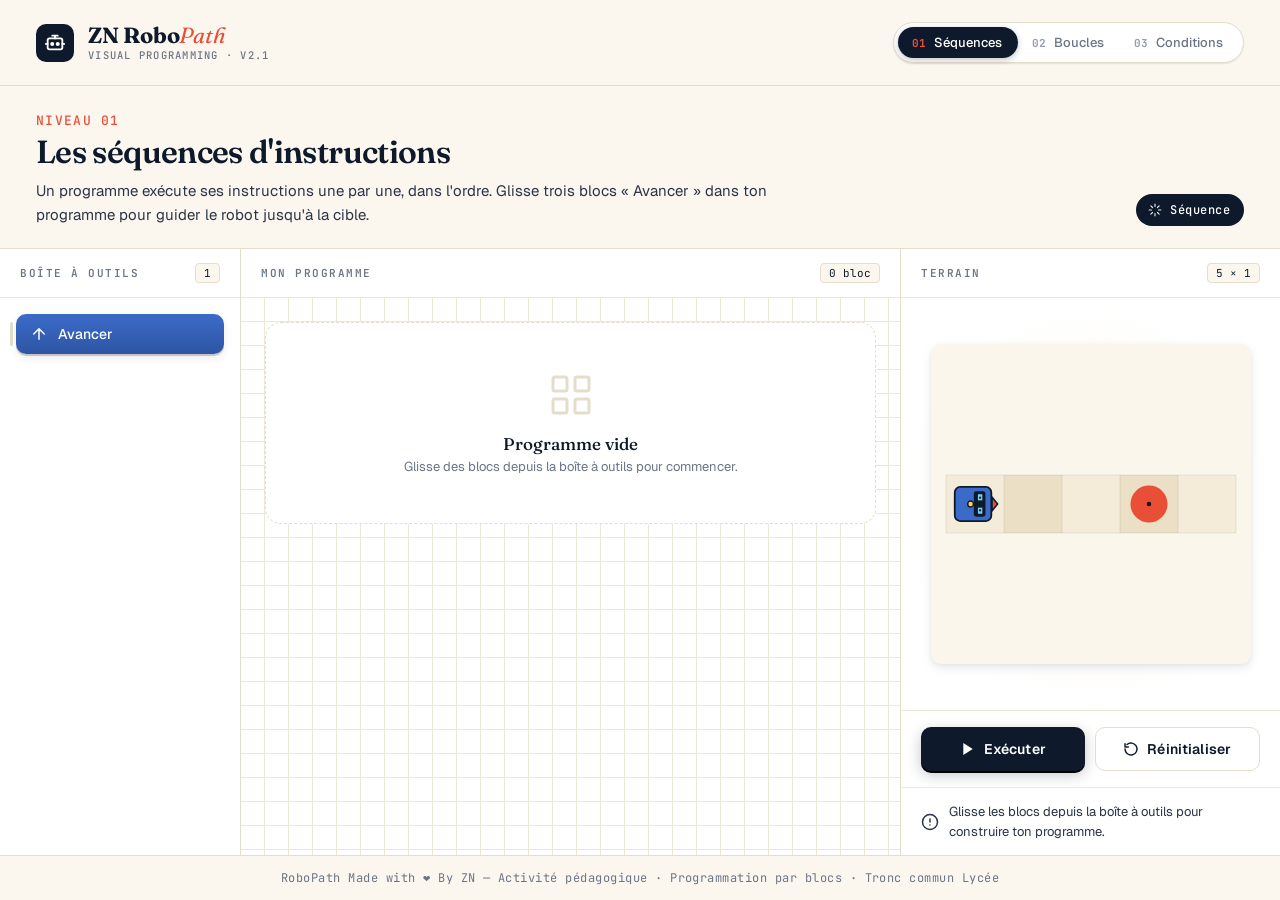
==== commit 59e0315e: "feat: add Blockly-based programming activity with drag-and-drop functionality - Implemented configur" ====
--- a/S5-blockly-activity/index.html
+++ b/S5-blockly-activity/index.html
@@ -7,694 +7,7 @@
 <link rel="preconnect" href="https://fonts.googleapis.com">
 <link rel="preconnect" href="https://fonts.gstatic.com" crossorigin>
 <link href="https://fonts.googleapis.com/css2?family=Fraunces:opsz,wght@9..144,400;9..144,500;9..144,700;9..144,900&family=Geist:wght@300;400;500;600;700&family=JetBrains+Mono:wght@400;500;700&display=swap" rel="stylesheet">
-
-<style>
-  /* ============================================================
-     RoboPath — design tokens
-     ============================================================ */
-  :root {
-    /* palette */
-    --bg:          #F4EFE6;
-    --surface:     #FFFFFF;
-    --surface-2:   #FBF7EF;
-    --ink:         #0E1A2B;
-    --ink-2:       #2A3447;
-    --muted:       #6B7585;
-    --line:        #E5DDCC;
-    --line-2:      #EFE7D6;
-
-    --accent:      #E94F37;
-    --accent-deep: #C8341E;
-    --accent-soft: #FCE4DE;
-
-    /* block colors */
-    --c-move:      #3B6BC9;
-    --c-move-d:    #2E55A3;
-    --c-turn-r:    #7C4DD8;
-    --c-turn-r-d:  #6238B5;
-    --c-turn-l:    #9B5BD6;
-    --c-turn-l-d:  #7D44B5;
-    --c-repeat:    #E08C2A;
-    --c-repeat-d:  #B86F18;
-    --c-if:        #2BA66B;
-    --c-if-d:      #1F8455;
-
-    --shadow-sm: 0 1px 2px rgba(14,26,43,.06), 0 1px 1px rgba(14,26,43,.04);
-    --shadow-md: 0 4px 12px rgba(14,26,43,.08), 0 2px 4px rgba(14,26,43,.05);
-    --shadow-lg: 0 16px 40px rgba(14,26,43,.14), 0 4px 12px rgba(14,26,43,.08);
-    --shadow-block: 0 2px 0 rgba(0,0,0,.18), 0 4px 10px rgba(0,0,0,.08);
-
-    --radius-sm: 6px;
-    --radius:    10px;
-    --radius-lg: 16px;
-
-    --ease: cubic-bezier(.32, .72, 0, 1);
-  }
-
-  * { box-sizing: border-box; margin: 0; padding: 0; }
-  html, body { height: 100%; }
-
-  body {
-    font-family: 'Geist', system-ui, -apple-system, sans-serif;
-    font-size: 15px;
-    color: var(--ink);
-    background: var(--bg);
-    -webkit-font-smoothing: antialiased;
-    text-rendering: optimizeLegibility;
-    min-height: 100vh;
-    display: flex;
-    flex-direction: column;
-  }
-
-  /* subtle paper texture */
-  body::before {
-    content: '';
-    position: fixed; inset: 0;
-    background-image:
-      radial-gradient(circle at 25% 20%, rgba(233,79,55,0.04) 0, transparent 50%),
-      radial-gradient(circle at 75% 80%, rgba(59,107,201,0.04) 0, transparent 50%);
-    pointer-events: none;
-    z-index: 0;
-  }
-
-  /* ============================================================
-     Top bar
-     ============================================================ */
-  .topbar {
-    display: flex;
-    align-items: center;
-    justify-content: space-between;
-    padding: 22px 36px;
-    border-bottom: 1px solid var(--line);
-    background: var(--surface-2);
-    position: relative;
-    z-index: 2;
-  }
-  .brand {
-    display: flex;
-    align-items: center;
-    gap: 14px;
-  }
-  .brand-mark {
-    width: 38px; height: 38px;
-    border-radius: 10px;
-    background: var(--ink);
-    display: grid; place-items: center;
-    color: var(--surface);
-  }
-  .brand-text { display: flex; flex-direction: column; line-height: 1; }
-  .brand-text .name {
-    font-family: 'Fraunces', serif;
-    font-weight: 700;
-    font-size: 22px;
-    letter-spacing: -0.01em;
-  }
-  .brand-text .name em {
-    font-style: italic;
-    font-weight: 400;
-    color: var(--accent);
-  }
-  .brand-text .tag {
-    font-family: 'JetBrains Mono', monospace;
-    font-size: 10.5px;
-    font-weight: 500;
-    letter-spacing: 0.12em;
-    text-transform: uppercase;
-    color: var(--muted);
-    margin-top: 4px;
-  }
-
-  .level-stepper {
-    display: flex;
-    background: var(--surface);
-    border: 1px solid var(--line);
-    border-radius: 100px;
-    padding: 4px;
-    box-shadow: var(--shadow-sm);
-  }
-  .step {
-    border: 0;
-    background: transparent;
-    padding: 7px 16px 7px 14px;
-    border-radius: 100px;
-    cursor: pointer;
-    font-family: inherit;
-    font-weight: 500;
-    font-size: 13px;
-    color: var(--muted);
-    display: flex;
-    align-items: center;
-    gap: 8px;
-    transition: all .25s var(--ease);
-  }
-  .step .num {
-    font-family: 'JetBrains Mono', monospace;
-    font-size: 11px;
-    font-weight: 700;
-    color: inherit;
-    opacity: .7;
-  }
-  .step:hover { color: var(--ink); }
-  .step.active {
-    background: var(--ink);
-    color: var(--surface);
-    box-shadow: 0 2px 6px rgba(14,26,43,.25);
-  }
-  .step.active .num { color: var(--accent); opacity: 1; }
-  .step.complete::after {
-    content: '';
-    width: 6px; height: 6px;
-    border-radius: 50%;
-    background: var(--c-if);
-  }
-
-  /* ============================================================
-     Briefing strip
-     ============================================================ */
-  .briefing {
-    padding: 28px 36px 22px;
-    background: var(--surface-2);
-    border-bottom: 1px solid var(--line);
-    position: relative;
-    z-index: 1;
-  }
-  .briefing-inner {
-    display: grid;
-    grid-template-columns: 1fr auto;
-    gap: 36px;
-    align-items: end;
-  }
-  .briefing h1 {
-    font-family: 'Fraunces', serif;
-    font-weight: 600;
-    font-size: 32px;
-    letter-spacing: -0.02em;
-    line-height: 1.1;
-    color: var(--ink);
-    margin-bottom: 10px;
-  }
-  .briefing h1 .level-num {
-    font-family: 'JetBrains Mono', monospace;
-    font-size: 13px;
-    font-weight: 500;
-    color: var(--accent);
-    letter-spacing: 0.1em;
-    display: block;
-    margin-bottom: 6px;
-    text-transform: uppercase;
-  }
-  .briefing p {
-    color: var(--ink-2);
-    max-width: 760px;
-    line-height: 1.55;
-    font-size: 15px;
-  }
-  .concept-tag {
-    display: inline-flex;
-    align-items: center;
-    gap: 8px;
-    background: var(--ink);
-    color: var(--surface);
-    padding: 8px 14px 8px 12px;
-    border-radius: 100px;
-    font-size: 12px;
-    font-weight: 500;
-    font-family: 'JetBrains Mono', monospace;
-    letter-spacing: 0.04em;
-    white-space: nowrap;
-  }
-  .concept-tag svg { width: 14px; height: 14px; opacity: .9; }
-
-  /* ============================================================
-     Main 3-column workspace
-     ============================================================ */
-  .workspace-grid {
-    display: grid;
-    grid-template-columns: 240px 1fr 380px;
-    gap: 0;
-    flex: 1;
-    min-height: 580px;
-    position: relative;
-    z-index: 1;
-  }
-  @media (max-width: 1080px) {
-    .workspace-grid { grid-template-columns: 200px 1fr 320px; }
-  }
-  @media (max-width: 880px) {
-    .workspace-grid { grid-template-columns: 1fr; min-height: auto; }
-  }
-
-  .col {
-    background: var(--surface);
-    display: flex;
-    flex-direction: column;
-  }
-  .col + .col { border-left: 1px solid var(--line); }
-
-  .col-header {
-    display: flex;
-    align-items: center;
-    justify-content: space-between;
-    padding: 14px 20px;
-    border-bottom: 1px solid var(--line-2);
-    background: var(--surface);
-  }
-  .col-header h3 {
-    font-family: 'JetBrains Mono', monospace;
-    font-size: 11px;
-    font-weight: 600;
-    letter-spacing: 0.14em;
-    text-transform: uppercase;
-    color: var(--muted);
-  }
-  .col-header .badge {
-    font-family: 'JetBrains Mono', monospace;
-    font-size: 11px;
-    color: var(--ink);
-    background: var(--surface-2);
-    padding: 2px 8px;
-    border-radius: 4px;
-    border: 1px solid var(--line);
-  }
-
-  /* ============================================================
-     Toolbox
-     ============================================================ */
-  .toolbox-list {
-    padding: 16px;
-    display: flex;
-    flex-direction: column;
-    gap: 10px;
-    overflow-y: auto;
-  }
-
-  /* ============================================================
-     Block — refined visual
-     ============================================================ */
-  .block {
-    --bg-1: var(--c-move);
-    --bg-2: var(--c-move-d);
-    position: relative;
-    background: linear-gradient(180deg, var(--bg-1), var(--bg-2));
-    color: white;
-    padding: 11px 14px;
-    border-radius: var(--radius);
-    font-size: 14px;
-    font-weight: 500;
-    display: flex;
-    align-items: center;
-    gap: 10px;
-    box-shadow: var(--shadow-block);
-    user-select: none;
-    line-height: 1.2;
-    transition: transform .18s var(--ease), box-shadow .18s var(--ease);
-  }
-  .block.k-move    { --bg-1: var(--c-move);    --bg-2: var(--c-move-d); }
-  .block.k-turnR   { --bg-1: var(--c-turn-r);  --bg-2: var(--c-turn-r-d); }
-  .block.k-turnL   { --bg-1: var(--c-turn-l);  --bg-2: var(--c-turn-l-d); }
-  .block.k-repeat  { --bg-1: var(--c-repeat);  --bg-2: var(--c-repeat-d); }
-  .block.k-ifFree  { --bg-1: var(--c-if);      --bg-2: var(--c-if-d); }
-
-  .block svg.icon {
-    width: 18px; height: 18px;
-    flex-shrink: 0;
-    stroke: white;
-    stroke-width: 2;
-    stroke-linecap: round;
-    stroke-linejoin: round;
-    fill: none;
-  }
-  .block .label { flex: 1; }
-
-  /* the inner content of toolbox blocks: subtle drag affordance */
-  .tool-block {
-    cursor: grab;
-    position: relative;
-  }
-  .tool-block::before {
-    content: '';
-    position: absolute;
-    left: -6px; top: 50%;
-    transform: translateY(-50%);
-    width: 3px; height: 24px;
-    background: var(--line);
-    border-radius: 2px;
-    transition: all .2s var(--ease);
-  }
-  .tool-block:hover .block {
-    transform: translateX(3px);
-    box-shadow: 0 3px 0 rgba(0,0,0,.18), 0 6px 14px rgba(0,0,0,.12);
-  }
-  .tool-block:hover::before { background: var(--accent); height: 32px; }
-  .tool-block:active { cursor: grabbing; }
-  .tool-block.dragging .block { opacity: .35; transform: scale(.96); }
-
-  /* repeat input */
-  .count-input {
-    width: 38px;
-    padding: 3px 4px;
-    border: none;
-    border-radius: 5px;
-    background: rgba(255,255,255,.95);
-    color: var(--ink);
-    font-family: 'JetBrains Mono', monospace;
-    font-weight: 600;
-    text-align: center;
-    font-size: 13px;
-    margin: 0 2px;
-  }
-  .count-input:focus { outline: 2px solid white; outline-offset: 1px; }
-
-  /* delete button */
-  .block .del {
-    width: 22px; height: 22px;
-    border: 0;
-    background: rgba(255,255,255,.18);
-    color: white;
-    border-radius: 50%;
-    cursor: pointer;
-    display: grid; place-items: center;
-    margin-left: auto;
-    transition: all .15s var(--ease);
-    opacity: 0;
-  }
-  .ws-block-wrap:hover > .ws-block > .block-head .del { opacity: 1; }
-  .block .del:hover { background: rgba(255,255,255,.35); transform: rotate(90deg); }
-  .block .del svg { width: 11px; height: 11px; }
-
-  /* container blocks (repeat / if) */
-  .block-body {
-    background: rgba(0,0,0,.18);
-    margin-top: -2px;
-    border-radius: 0 0 var(--radius) var(--radius);
-    padding: 8px 8px 10px 22px;
-    min-height: 32px;
-    border-left: 5px solid rgba(255,255,255,.3);
-    position: relative;
-  }
-  .block-body.empty {
-    display: flex;
-    align-items: center;
-    justify-content: center;
-    color: rgba(255,255,255,.6);
-    font-size: 12px;
-    font-family: 'JetBrains Mono', monospace;
-    letter-spacing: 0.05em;
-    border: 1.5px dashed rgba(255,255,255,.25);
-    border-left-width: 5px;
-    padding: 12px;
-    transition: all .2s var(--ease);
-  }
-  .block-body.empty.drag-over {
-    background: rgba(255,255,255,.18);
-    border-color: rgba(255,255,255,.7);
-    color: rgba(255,255,255,.9);
-  }
-  .block-body.drag-over { background: rgba(255,255,255,.1); }
-
-  /* the "else" header */
-  .block-else-head {
-    background: linear-gradient(180deg, var(--bg-1), var(--bg-2));
-    padding: 7px 14px 7px 22px;
-    color: white;
-    font-size: 13px;
-    font-weight: 500;
-    display: flex; align-items: center; gap: 8px;
-    border-radius: 0;
-    box-shadow: inset 0 1px 0 rgba(255,255,255,.15);
-  }
-  .block-else-head svg { width: 14px; height: 14px; stroke: white; stroke-width: 2; fill: none; stroke-linecap: round; stroke-linejoin: round; }
-
-  /* container block wrapper */
-  .ws-block { display: flex; flex-direction: column; }
-  .ws-block .block-head { border-radius: var(--radius) var(--radius) 0 0; }
-  .ws-block.has-body .block-head { border-radius: var(--radius) var(--radius) 0 0; }
-  .ws-block.no-body .block-head { border-radius: var(--radius); }
-
-  /* ============================================================
-     Workspace (program area)
-     ============================================================ */
-  .workspace {
-    flex: 1;
-    padding: 24px;
-    overflow-y: auto;
-    background: var(--surface);
-    background-image:
-      linear-gradient(var(--line-2) 1px, transparent 1px),
-      linear-gradient(90deg, var(--line-2) 1px, transparent 1px);
-    background-size: 24px 24px;
-    background-position: -1px -1px;
-    position: relative;
-    transition: background-color .2s var(--ease);
-  }
-  .workspace.drag-over { background-color: var(--accent-soft); }
-
-  .workspace-list {
-    display: flex;
-    flex-direction: column;
-    gap: 8px;
-    position: relative;
-  }
-  .ws-block-wrap {
-    position: relative;
-    transition: transform .25s var(--ease), opacity .2s;
-  }
-  .ws-block-wrap.dragging { opacity: .35; }
-  .ws-block-wrap.appearing {
-    animation: blockAppear .35s var(--ease);
-  }
-  @keyframes blockAppear {
-    0%   { opacity: 0; transform: translateY(-8px) scale(.96); }
-    100% { opacity: 1; transform: translateY(0) scale(1); }
-  }
-
-  .empty-state {
-    display: flex;
-    flex-direction: column;
-    align-items: center;
-    justify-content: center;
-    padding: 48px 24px;
-    text-align: center;
-    border: 1.5px dashed var(--line);
-    border-radius: var(--radius-lg);
-    color: var(--muted);
-    background: var(--surface);
-  }
-  .empty-state svg { width: 48px; height: 48px; margin-bottom: 14px; color: var(--line); }
-  .empty-state h4 {
-    font-family: 'Fraunces', serif;
-    font-weight: 500;
-    font-size: 17px;
-    color: var(--ink);
-    margin-bottom: 4px;
-  }
-  .empty-state p { font-size: 13px; }
-
-  /* drop indicator (insertion line) */
-  .drop-indicator {
-    position: absolute;
-    left: 0; right: 0;
-    height: 3px;
-    background: var(--accent);
-    border-radius: 2px;
-    pointer-events: none;
-    box-shadow: 0 0 0 3px rgba(233,79,55,.2);
-    transition: top .12s var(--ease), opacity .12s;
-    z-index: 10;
-  }
-  .drop-indicator::before, .drop-indicator::after {
-    content: '';
-    position: absolute;
-    top: 50%;
-    width: 8px; height: 8px;
-    background: var(--accent);
-    border-radius: 50%;
-    transform: translateY(-50%);
-  }
-  .drop-indicator::before { left: -4px; }
-  .drop-indicator::after  { right: -4px; }
-
-  /* ============================================================
-     Game column
-     ============================================================ */
-  .game-col { background: var(--surface); }
-  .game-frame {
-    flex: 1;
-    padding: 24px;
-    display: flex;
-    align-items: center;
-    justify-content: center;
-    background:
-      radial-gradient(ellipse at center, var(--surface-2), var(--surface) 70%);
-  }
-  .game-frame canvas {
-    display: block;
-    border-radius: var(--radius);
-    box-shadow: var(--shadow-md);
-    background: #FAF6EC;
-    max-width: 100%;
-    height: auto;
-  }
-
-  .controls {
-    padding: 16px 20px;
-    display: flex;
-    gap: 10px;
-    border-top: 1px solid var(--line-2);
-  }
-  .btn {
-    flex: 1;
-    padding: 12px 14px;
-    border: 0;
-    border-radius: var(--radius);
-    font-family: inherit;
-    font-size: 14px;
-    font-weight: 600;
-    cursor: pointer;
-    display: flex;
-    align-items: center;
-    justify-content: center;
-    gap: 8px;
-    transition: all .18s var(--ease);
-    letter-spacing: 0.01em;
-  }
-  .btn svg { width: 16px; height: 16px; stroke-width: 2.2; }
-  .btn-primary {
-    background: var(--ink);
-    color: var(--surface);
-    box-shadow: 0 2px 0 #000, 0 4px 14px rgba(14,26,43,.25);
-  }
-  .btn-primary:hover { background: var(--accent); box-shadow: 0 2px 0 var(--accent-deep), 0 6px 18px rgba(233,79,55,.35); }
-  .btn-primary:active { transform: translateY(2px); box-shadow: 0 0 0 #000; }
-  .btn-secondary {
-    background: var(--surface);
-    color: var(--ink);
-    border: 1px solid var(--line);
-  }
-  .btn-secondary:hover { background: var(--surface-2); border-color: var(--ink-2); }
-  .btn:disabled { opacity: .45; cursor: not-allowed; }
-
-  .status-bar {
-    padding: 14px 20px;
-    border-top: 1px solid var(--line-2);
-    font-size: 13px;
-    line-height: 1.5;
-    display: flex;
-    align-items: center;
-    gap: 10px;
-    min-height: 56px;
-    transition: all .25s var(--ease);
-    background: var(--surface);
-  }
-  .status-bar svg { width: 18px; height: 18px; flex-shrink: 0; }
-  .status-bar.info    { color: var(--ink-2); }
-  .status-bar.success { background: #ECFDF5; color: #065F46; border-color: #A7F3D0; }
-  .status-bar.fail    { background: #FEF2F2; color: #991B1B; border-color: #FECACA; }
-  .status-bar.running { background: var(--accent-soft); color: var(--accent-deep); }
-  .status-bar.running svg { animation: spin 1s linear infinite; }
-  @keyframes spin { to { transform: rotate(360deg); } }
-
-  /* ============================================================
-     Drag ghost element
-     ============================================================ */
-  .drag-ghost {
-    position: fixed;
-    pointer-events: none;
-    z-index: 1000;
-    transform-origin: 0 0;
-    opacity: .92;
-    transform: rotate(-1deg) scale(1.02);
-    box-shadow: 0 16px 40px rgba(14,26,43,.25);
-    transition: transform .15s var(--ease);
-  }
-
-  /* ============================================================
-     Modal (level complete)
-     ============================================================ */
-  .modal-backdrop {
-    position: fixed; inset: 0;
-    background: rgba(14, 26, 43, 0.55);
-    display: none;
-    align-items: center;
-    justify-content: center;
-    z-index: 200;
-    backdrop-filter: blur(6px);
-    -webkit-backdrop-filter: blur(6px);
-  }
-  .modal-backdrop.show { display: flex; animation: fadeIn .25s; }
-  @keyframes fadeIn { from { opacity: 0; } to { opacity: 1; } }
-
-  .modal {
-    background: var(--surface);
-    border-radius: var(--radius-lg);
-    padding: 36px 40px 30px;
-    text-align: center;
-    max-width: 420px;
-    width: 90%;
-    box-shadow: var(--shadow-lg);
-    animation: modalIn .4s var(--ease);
-  }
-  @keyframes modalIn {
-    from { transform: scale(.85) translateY(20px); opacity: 0; }
-    to   { transform: scale(1) translateY(0); opacity: 1; }
-  }
-  .modal-icon {
-    width: 72px; height: 72px;
-    border-radius: 50%;
-    background: var(--c-if);
-    color: white;
-    display: grid; place-items: center;
-    margin: 0 auto 18px;
-    box-shadow: 0 8px 24px rgba(43,166,107,.4);
-  }
-  .modal-icon svg { width: 36px; height: 36px; stroke-width: 3; }
-  .modal h2 {
-    font-family: 'Fraunces', serif;
-    font-size: 26px;
-    font-weight: 600;
-    color: var(--ink);
-    margin-bottom: 8px;
-    letter-spacing: -0.01em;
-  }
-  .modal p { color: var(--muted); margin-bottom: 22px; line-height: 1.5; }
-  .modal-button {
-    background: var(--ink);
-    color: white;
-    border: 0;
-    padding: 12px 24px;
-    border-radius: var(--radius);
-    font-family: inherit;
-    font-weight: 600;
-    font-size: 14px;
-    cursor: pointer;
-    display: inline-flex;
-    align-items: center;
-    gap: 8px;
-    transition: all .18s var(--ease);
-  }
-  .modal-button:hover { background: var(--accent); }
-  .modal-button svg { width: 14px; height: 14px; stroke-width: 2.5; }
-
-  /* footer */
-  footer {
-    padding: 14px 36px;
-    border-top: 1px solid var(--line);
-    background: var(--surface-2);
-    color: var(--muted);
-    font-size: 12px;
-    font-family: 'JetBrains Mono', monospace;
-    letter-spacing: 0.04em;
-    text-align: center;
-    position: relative;
-    z-index: 2;
-  }
-
-  /* scrollbar */
-  ::-webkit-scrollbar { width: 8px; height: 8px; }
-  ::-webkit-scrollbar-track { background: transparent; }
-  ::-webkit-scrollbar-thumb { background: var(--line); border-radius: 4px; }
-  ::-webkit-scrollbar-thumb:hover { background: var(--muted); }
-</style>
+<link rel="stylesheet" href="css/style.css">
 </head>
 <body>
 
@@ -712,14 +25,14 @@
     </div>
     <div class="brand-text">
       <div class="name">ZN Robo<em>Path</em></div>
-      <div class="tag">Visual Programming · v2.0</div>
+      <div class="tag">Visual Programming · v2.1</div>
     </div>
   </div>
 
   <nav class="level-stepper" id="stepper">
-    <button class="step active" data-level="0"><span class="num">01</span>Sequences</button>
-    <button class="step" data-level="1"><span class="num">02</span>Loops</button>
-    <button class="step" data-level="2"><span class="num">03</span>Conditions</button>
+    <button class="step active" data-level="0"><span class="num">01</span>Séquences</button>
+    <button class="step"        data-level="1"><span class="num">02</span>Boucles</button>
+    <button class="step"        data-level="2"><span class="num">03</span>Conditions</button>
   </nav>
 </header>
 
@@ -754,7 +67,7 @@
     <div class="toolbox-list" id="toolbox"></div>
   </aside>
 
-  <!-- WORKSPACE -->
+  <!-- WORKSPACE / PROGRAM -->
   <section class="col workspace-col">
     <div class="col-header">
       <h3>Mon programme</h3>
@@ -765,7 +78,7 @@
     </div>
   </section>
 
-  <!-- GAME -->
+  <!-- GAME / TERRAIN -->
   <section class="col game-col">
     <div class="col-header">
       <h3>Terrain</h3>
@@ -799,7 +112,7 @@
 
 <footer>RoboPath Made with ❤️ By ZN — Activité pédagogique · Programmation par blocs · Tronc commun Lycée</footer>
 
-<!-- Modal -->
+<!-- ===== MODAL ===== -->
 <div class="modal-backdrop" id="modal">
   <div class="modal">
     <div class="modal-icon">
@@ -809,18 +122,11 @@
     </div>
     <h2 id="modal-title">Niveau réussi</h2>
     <p id="modal-text">Tu maîtrises ce concept. Prêt pour le suivant ?</p>
-    <button class="modal-button" id="modal-next">
-      Continuer
-      <svg viewBox="0 0 24 24" fill="none" stroke="currentColor" stroke-linecap="round" stroke-linejoin="round">
-        <path d="M5 12h14M13 5l7 7-7 7"/>
-      </svg>
-    </button>
+    <button class="modal-button" id="modal-next">Continuer</button>
   </div>
 </div>
 
-<!-- ============================================================
-     Inline SVG icon library (referenced by id via <use>)
-     ============================================================ -->
+<!-- ===== INLINE SVG ICON LIBRARY ===== -->
 <svg width="0" height="0" style="position:absolute" aria-hidden="true">
   <defs>
     <symbol id="i-arrow-up" viewBox="0 0 24 24">
@@ -853,9 +159,6 @@
     <symbol id="i-x" viewBox="0 0 24 24">
       <path d="M18 6L6 18M6 6l12 12"/>
     </symbol>
-    <symbol id="i-trash" viewBox="0 0 24 24">
-      <path d="M3 6h18M8 6V4a2 2 0 0 1 2-2h4a2 2 0 0 1 2 2v2M19 6l-1 14a2 2 0 0 1-2 2H8a2 2 0 0 1-2-2L5 6"/>
-    </symbol>
     <symbol id="i-blocks" viewBox="0 0 24 24">
       <rect x="3" y="3" width="7" height="7" rx="1"/>
       <rect x="14" y="3" width="7" height="7" rx="1"/>
@@ -865,889 +168,13 @@
   </defs>
 </svg>
 
-<script>
-/* =============================================================
- *  RoboPath v2 — Visual programming activity
- * ============================================================= */
+<!-- Scripts: load order matters (dependencies first) -->
+<script src="js/config.js"></script>
+<script src="js/tree.js"></script>
+<script src="js/render.js"></script>
+<script src="js/drag.js"></script>
+<script src="js/game.js"></script>
+<script src="js/main.js"></script>
 
-/* ---------- Block definitions ---------- */
-const BLOCKS = {
-  move:    { label: 'Avancer',          iconId: 'i-arrow-up' },
-  turnR:   { label: 'Tourner à droite', iconId: 'i-rotate-cw' },
-  turnL:   { label: 'Tourner à gauche', iconId: 'i-rotate-ccw' },
-  repeat:  { label: 'Répéter',          iconId: 'i-repeat',  container: true },
-  ifFree:  { label: 'Si chemin libre',  iconId: 'i-branch',  container: true, hasElse: true }
-};
-
-/* ---------- Levels ---------- */
-const LEVELS = [
-  {
-    num: '01',
-    title: "Les séquences d'instructions",
-    instruction: "Un programme exécute ses instructions une par une, dans l'ordre. Glisse trois blocs « Avancer » dans ton programme pour guider le robot jusqu'à la cible.",
-    concept: "Séquence",
-    cols: 5, rows: 1,
-    start: { x: 0, y: 0, dir: 1 },
-    goal:  { x: 3, y: 0 },
-    walls: [],
-    toolbox: ['move']
-  },
-  {
-    num: '02',
-    title: "Les boucles répétitives",
-    instruction: "Le chemin est plus long. Plutôt que de placer six blocs « Avancer », utilise un bloc « Répéter » et glisse-y les actions à répéter. Une boucle factorise la répétition.",
-    concept: "Boucle",
-    cols: 7, rows: 1,
-    start: { x: 0, y: 0, dir: 1 },
-    goal:  { x: 6, y: 0 },
-    walls: [],
-    toolbox: ['move', 'repeat']
-  },
-  {
-    num: '03',
-    title: "Les conditions logiques",
-    instruction: "L'objectif est en diagonale. Approche directe : combine « Répéter » et « Tourner ». Approche élégante : utilise « Si chemin libre … Sinon » pour que le robot prenne lui-même la bonne décision à chaque étape.",
-    concept: "Condition",
-    cols: 5, rows: 5,
-    start: { x: 0, y: 0, dir: 1 },
-    goal:  { x: 4, y: 4 },
-    walls: [],
-    toolbox: ['move', 'turnR', 'turnL', 'repeat', 'ifFree']
-  }
-];
-
-/* ---------- State ---------- */
-let currentLevel = 0;
-let workspace = [];
-let robot = null;
-let running = false;
-let completed = new Set();
-const ID = () => Math.random().toString(36).slice(2, 10);
-
-/* ---------- Block factory ---------- */
-function newNode(type) {
-  const node = { id: ID(), type };
-  if (BLOCKS[type].container) {
-    node.children = [];
-    if (type === 'repeat') node.count = 3;
-    if (BLOCKS[type].hasElse) node.elseChildren = [];
-  }
-  return node;
-}
-
-/* =============================================================
- *  Path utilities — paths describe positions in the tree.
- *  A path is an array of segments. Segments alternate between
- *  numeric indices and child-array names ('children'/'elseChildren').
- *  The full path identifies the position of one node.
- * ============================================================= */
-function getArrayAt(path) {
-  // Walk down the tree, returning the array that DIRECTLY contains
-  // the position pointed to by `path`. The final segment is the index.
-  let arr = workspace;
-  let i = 0;
-  while (i < path.length - 1) {
-    const idx = path[i];
-    const role = path[i + 1];
-    arr = arr[idx][role];
-    i += 2;
-  }
-  return arr;
-}
-function nodeAt(path) {
-  const arr = getArrayAt(path);
-  return arr[path[path.length - 1]];
-}
-function removeAt(path) {
-  const arr = getArrayAt(path);
-  return arr.splice(path[path.length - 1], 1)[0];
-}
-function insertAt(parentPath, insideRole, index, node) {
-  // parentPath is the path to the parent node, or [] for root.
-  // insideRole is 'children'/'elseChildren', or null when root.
-  let arr;
-  if (parentPath.length === 0) {
-    arr = workspace;
-  } else {
-    const parent = nodeAt(parentPath);
-    arr = parent[insideRole];
-  }
-  const i = Math.max(0, Math.min(index, arr.length));
-  arr.splice(i, 0, node);
-}
-function pathsEqual(a, b) {
-  if (a.length !== b.length) return false;
-  for (let i = 0; i < a.length; i++) if (a[i] !== b[i]) return false;
-  return true;
-}
-function isAncestor(ancestor, desc) {
-  if (ancestor.length >= desc.length) return false;
-  for (let i = 0; i < ancestor.length; i++) if (ancestor[i] !== desc[i]) return false;
-  return true;
-}
-
-/* =============================================================
- *  Rendering
- * ============================================================= */
-function iconUse(id) {
-  return `<svg class="icon" aria-hidden="true"><use href="#${id}"/></svg>`;
-}
-
-function renderToolbox() {
-  const tb = document.getElementById('toolbox');
-  tb.innerHTML = '';
-  const types = LEVELS[currentLevel].toolbox;
-  document.getElementById('toolbox-count').textContent = types.length;
-
-  types.forEach(type => {
-    const def = BLOCKS[type];
-    const el = document.createElement('div');
-    el.className = 'tool-block';
-    el.dataset.type = type;
-    el.innerHTML = `
-      <div class="block k-${type}">
-        ${iconUse(def.iconId)}
-        <span class="label">${def.label}${def.container ? '…' : ''}</span>
-      </div>`;
-    attachToolDrag(el, type);
-    tb.appendChild(el);
-  });
-}
-
-function renderWorkspace() {
-  const list = document.getElementById('workspace-list');
-  list.innerHTML = '';
-
-  if (workspace.length === 0) {
-    list.innerHTML = `
-      <div class="empty-state">
-        <svg viewBox="0 0 24 24" fill="none" stroke="currentColor" stroke-width="1.5" stroke-linecap="round" stroke-linejoin="round"><use href="#i-blocks"/></svg>
-        <h4>Programme vide</h4>
-        <p>Glisse des blocs depuis la boîte à outils pour commencer.</p>
-      </div>`;
-    document.getElementById('block-count').textContent = '0 bloc';
-    return;
-  }
-
-  workspace.forEach((node, idx) => {
-    list.appendChild(buildNodeElement(node, [idx]));
-  });
-
-  // count all blocks recursively
-  const n = countBlocks(workspace);
-  document.getElementById('block-count').textContent = n + ' bloc' + (n > 1 ? 's' : '');
-}
-
-function countBlocks(arr) {
-  let n = 0;
-  arr.forEach(b => {
-    n++;
-    if (b.children) n += countBlocks(b.children);
-    if (b.elseChildren) n += countBlocks(b.elseChildren);
-  });
-  return n;
-}
-
-function buildNodeElement(node, path) {
-  const def = BLOCKS[node.type];
-  const wrap = document.createElement('div');
-  wrap.className = 'ws-block-wrap';
-  wrap.dataset.path = JSON.stringify(path);
-
-  const ws = document.createElement('div');
-  ws.className = 'ws-block ' + (def.container ? 'has-body' : 'no-body');
-
-  // ---- head ----
-  const head = document.createElement('div');
-  head.className = `block block-head k-${node.type}`;
-  let inner = `${iconUse(def.iconId)}`;
-  if (node.type === 'repeat') {
-    inner += `<span class="label">Répéter</span>
-              <input type="number" class="count-input" min="1" max="20" value="${node.count}">
-              <span class="label" style="flex:0">fois</span>`;
-  } else {
-    inner += `<span class="label">${def.label}</span>`;
-  }
-  inner += `<button class="del" title="Supprimer">${iconUse('i-x')}</button>`;
-  head.innerHTML = inner;
-
-  // wire delete + count input
-  head.querySelector('.del').addEventListener('click', e => {
-    e.stopPropagation();
-    removeAt(path);
-    renderWorkspace();
-  });
-  if (node.type === 'repeat') {
-    const inp = head.querySelector('.count-input');
-    inp.addEventListener('change', () => {
-      let v = parseInt(inp.value) || 1;
-      v = Math.max(1, Math.min(20, v));
-      inp.value = v;
-      node.count = v;
-    });
-    inp.addEventListener('click', e => e.stopPropagation());
-    inp.addEventListener('mousedown', e => e.stopPropagation());
-  }
-
-  // make the head a drag source for the whole node
-  head.addEventListener('mousedown', e => {
-    if (e.target.closest('.del') || e.target.closest('.count-input')) return;
-    startWorkspaceDrag(e, path, wrap);
-  });
-
-  ws.appendChild(head);
-
-  // ---- body (for container blocks) ----
-  if (def.container) {
-    const body = createBodySlot(node.children, [...path, 'children']);
-    ws.appendChild(body);
-
-    if (def.hasElse) {
-      const elseHead = document.createElement('div');
-      elseHead.className = 'block-else-head k-' + node.type;
-      elseHead.innerHTML = `${iconUse('i-corner-down-right')}<span class="label">Sinon</span>`;
-      ws.appendChild(elseHead);
-      const elseBody = createBodySlot(node.elseChildren, [...path, 'elseChildren']);
-      elseBody.style.borderRadius = '0 0 var(--radius) var(--radius)';
-      ws.appendChild(elseBody);
-    }
-  }
-
-  wrap.appendChild(ws);
-  return wrap;
-}
-
-function createBodySlot(childrenArr, parentRolePath) {
-  // parentRolePath: e.g. [0, 'children']
-  const body = document.createElement('div');
-  body.className = 'block-body' + (childrenArr.length === 0 ? ' empty' : '');
-  body.dataset.rolePath = JSON.stringify(parentRolePath);
-
-  if (childrenArr.length === 0) {
-    body.textContent = '— déposer ici —';
-  } else {
-    childrenArr.forEach((c, i) => {
-      body.appendChild(buildNodeElement(c, [...parentRolePath, i]));
-    });
-  }
-
-  return body;
-}
-
-/* =============================================================
- *  Drag & drop — custom (not native HTML5 dragdrop)
- *  This gives us a smooth ghost element + insertion indicators.
- * ============================================================= */
-let dragState = null;   // { kind, type|sourcePath, ghost, startX, startY }
-let dropIndicator = null;
-
-function attachToolDrag(el, type) {
-  el.addEventListener('mousedown', e => startToolboxDrag(e, type, el));
-  el.addEventListener('touchstart', e => startToolboxDrag(e.touches[0], type, el), { passive: true });
-}
-
-function startToolboxDrag(e, type, el) {
-  e.preventDefault?.();
-  beginDrag({
-    kind: 'toolbox',
-    type,
-    label: BLOCKS[type].label,
-    iconId: BLOCKS[type].iconId,
-    sourceEl: el,
-    startX: e.clientX,
-    startY: e.clientY
-  });
-}
-
-function startWorkspaceDrag(e, path, wrap) {
-  if (e.button !== undefined && e.button !== 0) return;
-  e.preventDefault();
-  const node = nodeAt(path);
-  beginDrag({
-    kind: 'workspace',
-    sourcePath: path,
-    sourceEl: wrap,
-    type: node.type,
-    label: BLOCKS[node.type].label,
-    iconId: BLOCKS[node.type].iconId,
-    startX: e.clientX,
-    startY: e.clientY,
-    nodeRef: node
-  });
-}
-
-function beginDrag(state) {
-  dragState = state;
-  // Build a ghost
-  const ghost = document.createElement('div');
-  ghost.className = 'drag-ghost';
-  ghost.innerHTML = `
-    <div class="block k-${state.type}">
-      ${iconUse(state.iconId)}<span class="label">${state.label}</span>
-    </div>`;
-  document.body.appendChild(ghost);
-  state.ghost = ghost;
-
-  // Mark source visually
-  state.sourceEl.classList.add('dragging');
-
-  positionGhost(state.startX, state.startY);
-
-  document.addEventListener('mousemove', onDragMove);
-  document.addEventListener('mouseup', onDragEnd);
-  document.addEventListener('touchmove', onTouchMove, { passive: false });
-  document.addEventListener('touchend', onDragEnd);
-}
-
-function onTouchMove(e) {
-  e.preventDefault();
-  if (e.touches[0]) onDragMove(e.touches[0]);
-}
-
-function positionGhost(x, y) {
-  if (!dragState?.ghost) return;
-  dragState.ghost.style.left = (x + 12) + 'px';
-  dragState.ghost.style.top  = (y + 12) + 'px';
-}
-
-function onDragMove(e) {
-  if (!dragState) return;
-  positionGhost(e.clientX, e.clientY);
-  updateDropTarget(e.clientX, e.clientY);
-}
-
-/* ----- determine drop position ----- */
-function updateDropTarget(x, y) {
-  // Find what we're hovering over. We want the nearest .ws-block-wrap or .block-body
-  // and decide whether to insert before/after a block, or at end of a body.
-  clearDropIndicator();
-
-  const ws = document.getElementById('workspace');
-  const wsRect = ws.getBoundingClientRect();
-  const inside = x >= wsRect.left && x <= wsRect.right && y >= wsRect.top && y <= wsRect.bottom;
-  ws.classList.toggle('drag-over', inside);
-  if (!inside) return;
-
-  // Look through all candidate drop targets. Priority: block-body > root list.
-  const targets = [];
-
-  // root list
-  targets.push({
-    type: 'list',
-    el: document.getElementById('workspace-list'),
-    arrPath: [],
-    role: null
-  });
-
-  // each non-empty body
-  document.querySelectorAll('.block-body').forEach(body => {
-    targets.push({
-      type: 'body',
-      el: body,
-      rolePath: JSON.parse(body.dataset.rolePath)
-    });
-  });
-
-  // We want the "deepest" container under the cursor.
-  // Walk from deepest to outermost; pick the first that contains the cursor.
-  let chosen = null;
-  // Sort by DOM depth descending so inner bodies are tried first
-  const ranked = targets
-    .map(t => ({ t, depth: domDepth(t.el) }))
-    .sort((a, b) => b.depth - a.depth);
-
-  for (const { t } of ranked) {
-    const r = t.el.getBoundingClientRect();
-    if (x >= r.left && x <= r.right && y >= r.top && y <= r.bottom) {
-      chosen = t;
-      break;
-    }
-  }
-  if (!chosen) return;
-
-  // Compute the insertion index inside chosen.el based on cursor Y vs children.
-  const blockChildren = Array.from(chosen.el.children).filter(c => c.classList.contains('ws-block-wrap'));
-  let insertIndex = blockChildren.length;
-  let indicatorTop;
-
-  for (let i = 0; i < blockChildren.length; i++) {
-    const cb = blockChildren[i];
-    const cr = cb.getBoundingClientRect();
-    if (y < cr.top + cr.height / 2) {
-      insertIndex = i;
-      indicatorTop = cr.top - chosen.el.getBoundingClientRect().top - 1;
-      break;
-    }
-  }
-  if (insertIndex === blockChildren.length) {
-    if (blockChildren.length > 0) {
-      const last = blockChildren[blockChildren.length - 1];
-      const lr = last.getBoundingClientRect();
-      indicatorTop = lr.bottom - chosen.el.getBoundingClientRect().top - 1;
-    } else {
-      // empty container -- put indicator vertically centered
-      indicatorTop = chosen.el.clientHeight / 2 - 1;
-    }
-  }
-
-  // Don't allow dropping a workspace block into itself or its descendants
-  if (dragState.kind === 'workspace') {
-    const targetBlockPath = chosen.type === 'body' ? chosen.rolePath.slice(0, -1) : null;
-    if (targetBlockPath && (pathsEqual(targetBlockPath, dragState.sourcePath) || isAncestor(dragState.sourcePath, targetBlockPath))) {
-      return;
-    }
-  }
-
-  // Highlight container
-  if (chosen.type === 'body') {
-    chosen.el.classList.add('drag-over');
-  }
-
-  // Build/move indicator
-  showDropIndicator(chosen.el, indicatorTop, {
-    container: chosen,
-    index: insertIndex
-  });
-}
-
-function domDepth(el) {
-  let d = 0;
-  while (el && el !== document.body) { d++; el = el.parentElement; }
-  return d;
-}
-
-function showDropIndicator(parent, top, target) {
-  if (!dropIndicator) {
-    dropIndicator = document.createElement('div');
-    dropIndicator.className = 'drop-indicator';
-  }
-  // ensure parent is positioned
-  if (getComputedStyle(parent).position === 'static') {
-    parent.style.position = 'relative';
-  }
-  if (dropIndicator.parentNode !== parent) {
-    parent.appendChild(dropIndicator);
-  }
-  dropIndicator.style.top = top + 'px';
-  dropIndicator._target = target;
-}
-
-function clearDropIndicator() {
-  document.querySelectorAll('.block-body.drag-over').forEach(el => el.classList.remove('drag-over'));
-  if (dropIndicator?.parentNode) dropIndicator.parentNode.removeChild(dropIndicator);
-}
-
-/* ----- drop ----- */
-function onDragEnd(e) {
-  if (!dragState) return;
-  document.removeEventListener('mousemove', onDragMove);
-  document.removeEventListener('mouseup', onDragEnd);
-  document.removeEventListener('touchmove', onTouchMove);
-  document.removeEventListener('touchend', onDragEnd);
-
-  const target = dropIndicator?._target;
-
-  if (target) {
-    // Perform the drop
-    let nodeToInsert;
-    if (dragState.kind === 'toolbox') {
-      nodeToInsert = newNode(dragState.type);
-    } else {
-      // moving — must remove first
-      // BUT if removing changes indices in the same parent before insertion, adjust.
-      const removedPath = dragState.sourcePath;
-      // determine target parent path & index
-      let parentPath, role, idx;
-      if (target.container.type === 'list') {
-        parentPath = []; role = null; idx = target.index;
-      } else {
-        const rp = target.container.rolePath; // [...nodePath, role]
-        parentPath = rp.slice(0, -1);
-        role = rp[rp.length - 1];
-        idx = target.index;
-      }
-
-      // Adjust idx if removal happens in same parent and at lower index
-      const removedParent = removedPath.slice(0, -1);   // ends with role|empty
-      const sameParent = JSON.stringify(removedParent) === JSON.stringify(role === null ? [] : [...parentPath, role]);
-      const removedIdxInParent = removedPath[removedPath.length - 1];
-
-      nodeToInsert = removeAt(removedPath);
-      if (sameParent && removedIdxInParent < idx) idx--;
-
-      insertAt(parentPath, role, idx, nodeToInsert);
-      finishDrag();
-      renderWorkspace();
-      // animate appearance
-      requestAnimationFrame(() => {
-        const el = document.querySelector(`[data-path='${JSON.stringify([...buildPathFromTarget(parentPath, role, idx)])}']`);
-        if (el) { el.classList.add('appearing'); setTimeout(() => el.classList.remove('appearing'), 400); }
-      });
-      return;
-    }
-
-    // toolbox case
-    let parentPath, role, idx;
-    if (target.container.type === 'list') {
-      parentPath = []; role = null; idx = target.index;
-    } else {
-      const rp = target.container.rolePath;
-      parentPath = rp.slice(0, -1);
-      role = rp[rp.length - 1];
-      idx = target.index;
-    }
-    insertAt(parentPath, role, idx, nodeToInsert);
-    finishDrag();
-    renderWorkspace();
-    requestAnimationFrame(() => {
-      const el = document.querySelector(`[data-path='${JSON.stringify(buildPathFromTarget(parentPath, role, idx))}']`);
-      if (el) { el.classList.add('appearing'); setTimeout(() => el.classList.remove('appearing'), 400); }
-    });
-    return;
-  }
-
-  finishDrag();
-}
-
-function buildPathFromTarget(parentPath, role, idx) {
-  if (role === null) return [idx];
-  return [...parentPath, role, idx];
-}
-
-function finishDrag() {
-  if (dragState?.ghost) dragState.ghost.remove();
-  if (dragState?.sourceEl) dragState.sourceEl.classList.remove('dragging');
-  document.getElementById('workspace').classList.remove('drag-over');
-  clearDropIndicator();
-  dragState = null;
-}
-
-/* =============================================================
- *  Game rendering (canvas)
- * ============================================================= */
-const canvas = document.getElementById('game');
-const ctx = canvas.getContext('2d');
-
-function resetRobot() {
-  const lvl = LEVELS[currentLevel];
-  robot = { x: lvl.start.x, y: lvl.start.y, dir: lvl.start.dir };
-  drawGame();
-}
-
-function drawGame() {
-  const lvl = LEVELS[currentLevel];
-  const W = canvas.width, H = canvas.height;
-  const pad = 12;
-  const cell = Math.floor(Math.min((W - pad*2) / lvl.cols, (H - pad*2) / lvl.rows));
-  const offX = (W - cell * lvl.cols) / 2;
-  const offY = (H - cell * lvl.rows) / 2;
-
-  // background
-  ctx.clearRect(0, 0, W, H);
-
-  // grid cells
-  for (let y = 0; y < lvl.rows; y++) {
-    for (let x = 0; x < lvl.cols; x++) {
-      const px = offX + x*cell, py = offY + y*cell;
-      // alternating warm tones
-      ctx.fillStyle = (x + y) % 2 === 0 ? '#F4ECD8' : '#EBE0C5';
-      ctx.fillRect(px, py, cell, cell);
-    }
-  }
-
-  // grid lines
-  ctx.strokeStyle = 'rgba(14,26,43,0.08)';
-  ctx.lineWidth = 1;
-  for (let x = 0; x <= lvl.cols; x++) {
-    ctx.beginPath();
-    ctx.moveTo(offX + x*cell, offY);
-    ctx.lineTo(offX + x*cell, offY + cell*lvl.rows);
-    ctx.stroke();
-  }
-  for (let y = 0; y <= lvl.rows; y++) {
-    ctx.beginPath();
-    ctx.moveTo(offX, offY + y*cell);
-    ctx.lineTo(offX + cell*lvl.cols, offY + y*cell);
-    ctx.stroke();
-  }
-
-  // walls
-  lvl.walls.forEach(w => {
-    const px = offX + w.x*cell, py = offY + w.y*cell;
-    ctx.fillStyle = '#3A4458';
-    ctx.fillRect(px+2, py+2, cell-4, cell-4);
-    ctx.fillStyle = 'rgba(255,255,255,0.06)';
-    for (let i = 4; i < cell - 4; i += 6) {
-      ctx.fillRect(px + i, py + 4, 2, cell - 8);
-    }
-  });
-
-  // goal (target)
-  drawTarget(offX + lvl.goal.x*cell + cell/2, offY + lvl.goal.y*cell + cell/2, cell*0.32);
-
-  // robot
-  drawRobot(offX + robot.x*cell + cell/2, offY + robot.y*cell + cell/2, cell*0.42, robot.dir);
-}
-
-function drawTarget(cx, cy, r) {
-  // concentric rings = clean target glyph, not a cartoon star
-  ctx.save();
-  ctx.translate(cx, cy);
-  for (let i = 3; i >= 0; i--) {
-    ctx.beginPath();
-    ctx.arc(0, 0, r * (1 - i*0.22), 0, Math.PI*2);
-    ctx.fillStyle = i % 2 === 0 ? '#E94F37' : '#FFFFFF';
-    ctx.fill();
-  }
-  ctx.beginPath();
-  ctx.arc(0, 0, r*0.12, 0, Math.PI*2);
-  ctx.fillStyle = '#0E1A2B';
-  ctx.fill();
-  ctx.restore();
-}
-
-function drawRobot(cx, cy, r, dir) {
-  ctx.save();
-  ctx.translate(cx, cy);
-  // dir 0=N 1=E 2=S 3=W
-  ctx.rotate(dir * Math.PI / 2);
-
-  // shadow
-  ctx.fillStyle = 'rgba(14,26,43,0.18)';
-  ctx.beginPath();
-  ctx.ellipse(0, r*0.7, r*0.7, r*0.18, 0, 0, Math.PI*2);
-  ctx.fill();
-
-  // body — rounded square
-  const w = r*1.4, h = r*1.5;
-  roundRect(-w/2, -h/2 + r*0.08, w, h, r*0.22, '#3B6BC9', '#0E1A2B');
-
-  // top fin (forward direction indicator)
-  ctx.beginPath();
-  ctx.moveTo(0, -h/2 - r*0.18);
-  ctx.lineTo(-r*0.28, -h/2 + r*0.05);
-  ctx.lineTo(r*0.28, -h/2 + r*0.05);
-  ctx.closePath();
-  ctx.fillStyle = '#E94F37';
-  ctx.fill();
-  ctx.strokeStyle = '#0E1A2B';
-  ctx.lineWidth = 1.5;
-  ctx.stroke();
-
-  // visor / face
-  roundRect(-w/2 + r*0.18, -h/2 + r*0.32, w - r*0.36, h*0.32, r*0.1, '#0E1A2B', null);
-  // visor highlights (eyes)
-  ctx.fillStyle = '#7CCDF7';
-  ctx.fillRect(-r*0.4, -h/2 + r*0.45, r*0.25, r*0.18);
-  ctx.fillRect(r*0.15, -h/2 + r*0.45, r*0.25, r*0.18);
-  // pupils
-  ctx.fillStyle = '#0E1A2B';
-  ctx.fillRect(-r*0.3, -h/2 + r*0.5, r*0.08, r*0.08);
-  ctx.fillRect(r*0.22, -h/2 + r*0.5, r*0.08, r*0.08);
-
-  // chest detail
-  ctx.fillStyle = '#FFD54A';
-  ctx.beginPath();
-  ctx.arc(0, r*0.18, r*0.12, 0, Math.PI*2);
-  ctx.fill();
-  ctx.strokeStyle = '#0E1A2B';
-  ctx.lineWidth = 1.5;
-  ctx.stroke();
-
-  ctx.restore();
-}
-
-function roundRect(x, y, w, h, r, fill, stroke) {
-  ctx.beginPath();
-  ctx.moveTo(x + r, y);
-  ctx.arcTo(x + w, y,     x + w, y + h, r);
-  ctx.arcTo(x + w, y + h, x,     y + h, r);
-  ctx.arcTo(x,     y + h, x,     y,     r);
-  ctx.arcTo(x,     y,     x + w, y,     r);
-  ctx.closePath();
-  if (fill)   { ctx.fillStyle = fill; ctx.fill(); }
-  if (stroke) { ctx.strokeStyle = stroke; ctx.lineWidth = 1.8; ctx.stroke(); }
-}
-
-/* =============================================================
- *  Execution engine
- * ============================================================= */
-const sleep = ms => new Promise(r => setTimeout(r, ms));
-
-function inBounds(x, y) {
-  const lvl = LEVELS[currentLevel];
-  return x >= 0 && x < lvl.cols && y >= 0 && y < lvl.rows;
-}
-function isWall(x, y) {
-  return LEVELS[currentLevel].walls.some(w => w.x === x && w.y === y);
-}
-function frontCell(state) {
-  const dx = [0, 1, 0, -1][state.dir];
-  const dy = [-1, 0, 1, 0][state.dir];
-  return { x: state.x + dx, y: state.y + dy };
-}
-function pathClear(state) {
-  const f = frontCell(state);
-  return inBounds(f.x, f.y) && !isWall(f.x, f.y);
-}
-
-async function runProgram() {
-  if (running) return;
-  if (workspace.length === 0) {
-    setStatus('fail', 'Ton programme est vide. Glisse au moins un bloc.');
-    return;
-  }
-  running = true;
-  document.getElementById('run-btn').disabled = true;
-  document.getElementById('reset-btn').disabled = true;
-  resetRobot();
-  setStatus('running', 'Exécution du programme…');
-
-  try {
-    await execBlocks(workspace);
-  } catch (err) {
-    setStatus('fail', err.message);
-    finishRun(); return;
-  }
-
-  const lvl = LEVELS[currentLevel];
-  if (robot.x === lvl.goal.x && robot.y === lvl.goal.y) {
-    setStatus('success', 'Le robot a atteint la cible. Excellent !');
-    completed.add(currentLevel);
-    refreshStepperDots();
-    showCompleteModal();
-  } else {
-    setStatus('fail', 'Le robot n’a pas atteint la cible. Vérifie ton programme.');
-  }
-  finishRun();
-}
-
-function finishRun() {
-  running = false;
-  document.getElementById('run-btn').disabled = false;
-  document.getElementById('reset-btn').disabled = false;
-}
-
-async function execBlocks(blocks) {
-  for (const b of blocks) await execBlock(b);
-}
-
-async function execBlock(block) {
-  switch (block.type) {
-    case 'move': {
-      const f = frontCell(robot);
-      if (!inBounds(f.x, f.y)) throw new Error('Le robot est sorti du terrain.');
-      if (isWall(f.x, f.y)) throw new Error('Le robot a heurté un mur.');
-      robot.x = f.x; robot.y = f.y;
-      drawGame();
-      await sleep(380);
-      break;
-    }
-    case 'turnR':
-      robot.dir = (robot.dir + 1) % 4;
-      drawGame();
-      await sleep(280);
-      break;
-    case 'turnL':
-      robot.dir = (robot.dir + 3) % 4;
-      drawGame();
-      await sleep(280);
-      break;
-    case 'repeat': {
-      const n = Math.max(1, Math.min(20, block.count || 1));
-      for (let i = 0; i < n; i++) await execBlocks(block.children);
-      break;
-    }
-    case 'ifFree': {
-      if (pathClear(robot)) await execBlocks(block.children);
-      else                  await execBlocks(block.elseChildren);
-      break;
-    }
-  }
-}
-
-/* =============================================================
- *  UI helpers
- * ============================================================= */
-function setStatus(cls, text) {
-  const s = document.getElementById('status');
-  s.className = 'status-bar ' + cls;
-  // keep the icon, replace text
-  const icon = {
-    info:    '<svg viewBox="0 0 24 24" fill="none" stroke="currentColor" stroke-width="2" stroke-linecap="round" stroke-linejoin="round"><circle cx="12" cy="12" r="10"/><path d="M12 8v4M12 16h.01"/></svg>',
-    success: '<svg viewBox="0 0 24 24" fill="none" stroke="currentColor" stroke-width="2.5" stroke-linecap="round" stroke-linejoin="round"><path d="M20 6L9 17l-5-5"/></svg>',
-    fail:    '<svg viewBox="0 0 24 24" fill="none" stroke="currentColor" stroke-width="2.5" stroke-linecap="round" stroke-linejoin="round"><circle cx="12" cy="12" r="10"/><path d="M15 9l-6 6M9 9l6 6"/></svg>',
-    running: '<svg viewBox="0 0 24 24" fill="none" stroke="currentColor" stroke-width="2.5" stroke-linecap="round" stroke-linejoin="round"><path d="M21 12a9 9 0 1 1-3-6.7"/><path d="M21 4v5h-5"/></svg>'
-  };
-  s.innerHTML = icon[cls] + '<span>' + text + '</span>';
-}
-
-function refreshStepperDots() {
-  document.querySelectorAll('.step').forEach((s, i) => {
-    s.classList.toggle('complete', completed.has(i));
-  });
-}
-
-function showCompleteModal() {
-  const m = document.getElementById('modal');
-  const t = document.getElementById('modal-title');
-  const txt = document.getElementById('modal-text');
-  const next = document.getElementById('modal-next');
-  if (currentLevel < LEVELS.length - 1) {
-    t.textContent = 'Niveau ' + LEVELS[currentLevel].num + ' validé';
-    txt.textContent = 'Tu maîtrises ce concept. Passe au niveau suivant.';
-    next.querySelector('.label, span') ? null : null;
-    next.firstChild.textContent = 'Continuer ';
-  } else {
-    t.textContent = 'Tous les niveaux validés';
-    txt.textContent = 'Tu maîtrises les séquences, les boucles et les conditions. Bravo.';
-    next.firstChild.textContent = 'Recommencer ';
-  }
-  m.classList.add('show');
-}
-
-document.getElementById('modal-next').addEventListener('click', () => {
-  document.getElementById('modal').classList.remove('show');
-  if (currentLevel < LEVELS.length - 1) selectLevel(currentLevel + 1);
-  else selectLevel(0);
-});
-
-/* =============================================================
- *  Level switching
- * ============================================================= */
-function selectLevel(i) {
-  currentLevel = i;
-  workspace = [];
-  const lvl = LEVELS[i];
-
-  document.querySelectorAll('.step').forEach((t, idx) => {
-    t.classList.toggle('active', idx === i);
-  });
-  document.getElementById('level-num').textContent = 'Niveau ' + lvl.num;
-  document.getElementById('level-title').textContent = lvl.title;
-  document.getElementById('level-instruction').textContent = lvl.instruction;
-  document.getElementById('concept-text').textContent = lvl.concept;
-  document.getElementById('grid-size').textContent = lvl.cols + ' × ' + lvl.rows;
-
-  renderToolbox();
-  renderWorkspace();
-  resetRobot();
-  setStatus('info', 'Glisse les blocs depuis la boîte à outils pour construire ton programme.');
-}
-
-document.querySelectorAll('.step').forEach(tab => {
-  tab.addEventListener('click', () => selectLevel(parseInt(tab.dataset.level)));
-});
-
-document.getElementById('run-btn').addEventListener('click', runProgram);
-document.getElementById('reset-btn').addEventListener('click', () => {
-  if (running) return;
-  resetRobot();
-  setStatus('info', 'Robot remis à sa position de départ.');
-});
-
-/* ===== init ===== */
-selectLevel(0);
-</script>
 </body>
 </html>
--- a/S5-blockly-activity/css/style.css
+++ b/S5-blockly-activity/css/style.css
@@ -0,0 +1,511 @@
+/* ============================================================
+   RoboPath — design tokens
+   ============================================================ */
+:root {
+  --bg:          #F4EFE6;
+  --surface:     #FFFFFF;
+  --surface-2:   #FBF7EF;
+  --ink:         #0E1A2B;
+  --ink-2:       #2A3447;
+  --muted:       #6B7585;
+  --line:        #E5DDCC;
+  --line-2:      #EFE7D6;
+
+  --accent:      #E94F37;
+  --accent-deep: #C8341E;
+  --accent-soft: #FCE4DE;
+
+  --c-move:      #3B6BC9;
+  --c-move-d:    #2E55A3;
+  --c-turn-r:    #7C4DD8;
+  --c-turn-r-d:  #6238B5;
+  --c-turn-l:    #9B5BD6;
+  --c-turn-l-d:  #7D44B5;
+  --c-repeat:    #E08C2A;
+  --c-repeat-d:  #B86F18;
+  --c-if:        #2BA66B;
+  --c-if-d:      #1F8455;
+
+  --shadow-sm:    0 1px 2px rgba(14,26,43,.06), 0 1px 1px rgba(14,26,43,.04);
+  --shadow-md:    0 4px 12px rgba(14,26,43,.08), 0 2px 4px rgba(14,26,43,.05);
+  --shadow-lg:    0 16px 40px rgba(14,26,43,.14), 0 4px 12px rgba(14,26,43,.08);
+  --shadow-block: 0 2px 0 rgba(0,0,0,.18), 0 4px 10px rgba(0,0,0,.08);
+
+  --radius-sm: 6px;
+  --radius:    10px;
+  --radius-lg: 16px;
+
+  --ease: cubic-bezier(.32,.72,0,1);
+}
+
+* { box-sizing: border-box; margin: 0; padding: 0; }
+html, body { height: 100%; }
+
+body {
+  font-family: 'Geist', system-ui, -apple-system, sans-serif;
+  font-size: 15px;
+  color: var(--ink);
+  background: var(--bg);
+  -webkit-font-smoothing: antialiased;
+  text-rendering: optimizeLegibility;
+  min-height: 100vh;
+  display: flex;
+  flex-direction: column;
+}
+
+body::before {
+  content: '';
+  position: fixed; inset: 0;
+  background-image:
+    radial-gradient(circle at 25% 20%, rgba(233,79,55,.04) 0, transparent 50%),
+    radial-gradient(circle at 75% 80%, rgba(59,107,201,.04) 0, transparent 50%);
+  pointer-events: none;
+  z-index: 0;
+}
+
+/* ============================================================
+   Top bar
+   ============================================================ */
+.topbar {
+  display: flex;
+  align-items: center;
+  justify-content: space-between;
+  padding: 22px 36px;
+  border-bottom: 1px solid var(--line);
+  background: var(--surface-2);
+  position: relative;
+  z-index: 2;
+}
+
+.brand { display: flex; align-items: center; gap: 14px; }
+
+.brand-mark {
+  width: 38px; height: 38px;
+  border-radius: 10px;
+  background: var(--ink);
+  display: grid; place-items: center;
+  color: var(--surface);
+}
+
+.brand-text { display: flex; flex-direction: column; line-height: 1; }
+.brand-text .name {
+  font-family: 'Fraunces', serif;
+  font-weight: 700; font-size: 22px; letter-spacing: -.01em;
+}
+.brand-text .name em { font-style: italic; font-weight: 400; color: var(--accent); }
+.brand-text .tag {
+  font-family: 'JetBrains Mono', monospace;
+  font-size: 10.5px; font-weight: 500;
+  letter-spacing: .12em; text-transform: uppercase;
+  color: var(--muted); margin-top: 4px;
+}
+
+.level-stepper {
+  display: flex;
+  background: var(--surface);
+  border: 1px solid var(--line);
+  border-radius: 100px;
+  padding: 4px;
+  box-shadow: var(--shadow-sm);
+}
+
+.step {
+  border: 0; background: transparent;
+  padding: 7px 16px 7px 14px; border-radius: 100px;
+  cursor: pointer; font-family: inherit; font-weight: 500; font-size: 13px;
+  color: var(--muted);
+  display: flex; align-items: center; gap: 8px;
+  transition: all .25s var(--ease);
+}
+.step .num {
+  font-family: 'JetBrains Mono', monospace;
+  font-size: 11px; font-weight: 700; color: inherit; opacity: .7;
+}
+.step:hover { color: var(--ink); }
+.step.active {
+  background: var(--ink); color: var(--surface);
+  box-shadow: 0 2px 6px rgba(14,26,43,.25);
+}
+.step.active .num { color: var(--accent); opacity: 1; }
+.step.complete::after {
+  content: ''; width: 6px; height: 6px;
+  border-radius: 50%; background: var(--c-if);
+}
+
+/* ============================================================
+   Briefing strip
+   ============================================================ */
+.briefing {
+  padding: 28px 36px 22px;
+  background: var(--surface-2);
+  border-bottom: 1px solid var(--line);
+  position: relative; z-index: 1;
+}
+.briefing-inner {
+  display: grid; grid-template-columns: 1fr auto;
+  gap: 36px; align-items: end;
+}
+.briefing h1 {
+  font-family: 'Fraunces', serif; font-weight: 600;
+  font-size: 32px; letter-spacing: -.02em; line-height: 1.1;
+  color: var(--ink); margin-bottom: 10px;
+}
+.briefing h1 .level-num {
+  font-family: 'JetBrains Mono', monospace;
+  font-size: 13px; font-weight: 500; color: var(--accent);
+  letter-spacing: .1em; display: block; margin-bottom: 6px;
+  text-transform: uppercase;
+}
+.briefing p { color: var(--ink-2); max-width: 760px; line-height: 1.55; font-size: 15px; }
+
+.concept-tag {
+  display: inline-flex; align-items: center; gap: 8px;
+  background: var(--ink); color: var(--surface);
+  padding: 8px 14px 8px 12px; border-radius: 100px;
+  font-size: 12px; font-weight: 500;
+  font-family: 'JetBrains Mono', monospace; letter-spacing: .04em;
+  white-space: nowrap;
+}
+.concept-tag svg { width: 14px; height: 14px; opacity: .9; }
+
+/* ============================================================
+   Workspace grid (3 columns)
+   ============================================================ */
+.workspace-grid {
+  display: grid;
+  grid-template-columns: 240px 1fr 380px;
+  gap: 0; flex: 1; min-height: 580px;
+  position: relative; z-index: 1;
+}
+@media (max-width: 1080px) { .workspace-grid { grid-template-columns: 200px 1fr 320px; } }
+@media (max-width: 880px)  { .workspace-grid { grid-template-columns: 1fr; min-height: auto; } }
+
+.col { background: var(--surface); display: flex; flex-direction: column; }
+.col + .col { border-left: 1px solid var(--line); }
+
+.col-header {
+  display: flex; align-items: center; justify-content: space-between;
+  padding: 14px 20px; border-bottom: 1px solid var(--line-2);
+  background: var(--surface);
+}
+.col-header h3 {
+  font-family: 'JetBrains Mono', monospace;
+  font-size: 11px; font-weight: 600; letter-spacing: .14em;
+  text-transform: uppercase; color: var(--muted);
+}
+.col-header .badge {
+  font-family: 'JetBrains Mono', monospace; font-size: 11px;
+  color: var(--ink); background: var(--surface-2);
+  padding: 2px 8px; border-radius: 4px; border: 1px solid var(--line);
+}
+
+/* ============================================================
+   Toolbox
+   ============================================================ */
+.toolbox-list {
+  padding: 16px; display: flex; flex-direction: column;
+  gap: 10px; overflow-y: auto;
+}
+
+/* ============================================================
+   Block
+   ============================================================ */
+.block {
+  --bg-1: var(--c-move);
+  --bg-2: var(--c-move-d);
+  position: relative;
+  background: linear-gradient(180deg, var(--bg-1), var(--bg-2));
+  color: white;
+  padding: 11px 14px; border-radius: var(--radius);
+  font-size: 14px; font-weight: 500;
+  display: flex; align-items: center; gap: 10px;
+  box-shadow: var(--shadow-block);
+  user-select: none; line-height: 1.2;
+  transition: transform .18s var(--ease), box-shadow .18s var(--ease);
+}
+.block.k-move   { --bg-1: var(--c-move);   --bg-2: var(--c-move-d);  }
+.block.k-turnR  { --bg-1: var(--c-turn-r); --bg-2: var(--c-turn-r-d); }
+.block.k-turnL  { --bg-1: var(--c-turn-l); --bg-2: var(--c-turn-l-d); }
+.block.k-repeat { --bg-1: var(--c-repeat); --bg-2: var(--c-repeat-d); }
+.block.k-ifFree { --bg-1: var(--c-if);     --bg-2: var(--c-if-d);    }
+
+.block svg.icon {
+  width: 18px; height: 18px; flex-shrink: 0;
+  stroke: white; stroke-width: 2;
+  stroke-linecap: round; stroke-linejoin: round; fill: none;
+}
+.block .label { flex: 1; }
+
+/* toolbox drag affordance */
+.tool-block { cursor: grab; position: relative; }
+.tool-block::before {
+  content: ''; position: absolute;
+  left: -6px; top: 50%; transform: translateY(-50%);
+  width: 3px; height: 24px;
+  background: var(--line); border-radius: 2px;
+  transition: all .2s var(--ease);
+}
+.tool-block:hover .block { transform: translateX(3px); box-shadow: 0 3px 0 rgba(0,0,0,.18), 0 6px 14px rgba(0,0,0,.12); }
+.tool-block:hover::before { background: var(--accent); height: 32px; }
+.tool-block:active { cursor: grabbing; }
+.tool-block.dragging .block { opacity: .35; transform: scale(.96); }
+
+/* repeat count input */
+.count-input {
+  width: 38px; padding: 3px 4px; border: none; border-radius: 5px;
+  background: rgba(255,255,255,.95); color: var(--ink);
+  font-family: 'JetBrains Mono', monospace; font-weight: 600;
+  text-align: center; font-size: 13px; margin: 0 2px;
+}
+.count-input:focus { outline: 2px solid white; outline-offset: 1px; }
+
+/* delete button */
+.block .del {
+  width: 22px; height: 22px; border: 0;
+  background: rgba(255,255,255,.18); color: white;
+  border-radius: 50%; cursor: pointer;
+  display: grid; place-items: center;
+  margin-left: auto;
+  transition: all .15s var(--ease);
+  opacity: 0;
+}
+.ws-block-wrap:hover > .ws-block > .block-head .del { opacity: 1; }
+.block .del:hover { background: rgba(255,255,255,.35); transform: rotate(90deg); }
+.block .del svg { width: 11px; height: 11px; }
+
+/* container block body */
+.block-body {
+  background: rgba(0,0,0,.18);
+  margin-top: -2px;
+  border-radius: 0 0 var(--radius) var(--radius);
+  padding: 8px 8px 10px 22px;
+  min-height: 40px;
+  border-left: 5px solid rgba(255,255,255,.3);
+  position: relative;
+}
+.block-body.empty {
+  display: flex; align-items: center; justify-content: center;
+  color: rgba(255,255,255,.6); font-size: 12px;
+  font-family: 'JetBrains Mono', monospace; letter-spacing: .05em;
+  border: 1.5px dashed rgba(255,255,255,.25);
+  border-left-width: 5px; padding: 14px;
+  transition: all .2s var(--ease);
+  min-height: 48px;
+}
+.block-body.empty.drag-over {
+  background: rgba(255,255,255,.18);
+  border-color: rgba(255,255,255,.7);
+  color: rgba(255,255,255,.9);
+}
+.block-body.drag-over { background: rgba(255,255,255,.1); }
+
+/* else header */
+.block-else-head {
+  background: linear-gradient(180deg, var(--bg-1), var(--bg-2));
+  padding: 7px 14px 7px 22px; color: white;
+  font-size: 13px; font-weight: 500;
+  display: flex; align-items: center; gap: 8px;
+  box-shadow: inset 0 1px 0 rgba(255,255,255,.15);
+}
+.block-else-head svg { width: 14px; height: 14px; stroke: white; stroke-width: 2; fill: none; stroke-linecap: round; stroke-linejoin: round; }
+
+/* container wrap */
+.ws-block { display: flex; flex-direction: column; }
+.ws-block .block-head { border-radius: var(--radius) var(--radius) 0 0; }
+.ws-block.no-body .block-head { border-radius: var(--radius); }
+
+/* ============================================================
+   Workspace (program area)
+   ============================================================ */
+.workspace {
+  flex: 1; padding: 24px; overflow-y: auto;
+  background: var(--surface);
+  background-image:
+    linear-gradient(var(--line-2) 1px, transparent 1px),
+    linear-gradient(90deg, var(--line-2) 1px, transparent 1px);
+  background-size: 24px 24px;
+  background-position: -1px -1px;
+  position: relative;
+  transition: background-color .2s var(--ease);
+}
+.workspace.drag-over { background-color: var(--accent-soft); }
+
+.workspace-list {
+  display: flex; flex-direction: column; gap: 8px; position: relative;
+  /* ensure minimum height so you can always drop into an empty list */
+  min-height: 80px;
+}
+
+.ws-block-wrap {
+  position: relative;
+  transition: transform .25s var(--ease), opacity .2s;
+}
+.ws-block-wrap.dragging { opacity: .35; }
+.ws-block-wrap.appearing { animation: blockAppear .35s var(--ease); }
+@keyframes blockAppear {
+  0%   { opacity: 0; transform: translateY(-8px) scale(.96); }
+  100% { opacity: 1; transform: translateY(0) scale(1); }
+}
+
+.empty-state {
+  display: flex; flex-direction: column;
+  align-items: center; justify-content: center;
+  padding: 48px 24px; text-align: center;
+  border: 1.5px dashed var(--line); border-radius: var(--radius-lg);
+  color: var(--muted); background: var(--surface);
+}
+.empty-state svg { width: 48px; height: 48px; margin-bottom: 14px; color: var(--line); }
+.empty-state h4 {
+  font-family: 'Fraunces', serif; font-weight: 500; font-size: 17px;
+  color: var(--ink); margin-bottom: 4px;
+}
+.empty-state p { font-size: 13px; }
+
+/* drop indicator (insertion line) */
+.drop-indicator {
+  position: absolute; left: 0; right: 0; height: 3px;
+  background: var(--accent); border-radius: 2px;
+  pointer-events: none;
+  box-shadow: 0 0 0 3px rgba(233,79,55,.2);
+  z-index: 10;
+}
+.drop-indicator::before,
+.drop-indicator::after {
+  content: ''; position: absolute; top: 50%;
+  width: 8px; height: 8px;
+  background: var(--accent); border-radius: 50%;
+  transform: translateY(-50%);
+}
+.drop-indicator::before { left: -4px; }
+.drop-indicator::after  { right: -4px; }
+
+/* ============================================================
+   Drag ghost
+   ============================================================ */
+.drag-ghost {
+  position: fixed;
+  pointer-events: none; /* essential: lets elementFromPoint see through */
+  z-index: 1000;
+  transform-origin: 0 0;
+  opacity: .92;
+  transform: rotate(-1.5deg) scale(1.04);
+  box-shadow: 0 20px 48px rgba(14,26,43,.28);
+  transition: transform .1s var(--ease);
+}
+
+/* ============================================================
+   Game column
+   ============================================================ */
+.game-col { background: var(--surface); }
+.game-frame {
+  flex: 1; padding: 24px;
+  display: flex; align-items: center; justify-content: center;
+  background: radial-gradient(ellipse at center, var(--surface-2), var(--surface) 70%);
+}
+.game-frame canvas {
+  display: block; border-radius: var(--radius); box-shadow: var(--shadow-md);
+  background: #FAF6EC; max-width: 100%; height: auto;
+}
+
+.controls {
+  padding: 16px 20px; display: flex; gap: 10px;
+  border-top: 1px solid var(--line-2);
+}
+
+.btn {
+  flex: 1; padding: 12px 14px; border: 0; border-radius: var(--radius);
+  font-family: inherit; font-size: 14px; font-weight: 600;
+  cursor: pointer; display: flex; align-items: center; justify-content: center;
+  gap: 8px; transition: all .18s var(--ease); letter-spacing: .01em;
+}
+.btn svg { width: 16px; height: 16px; stroke-width: 2.2; }
+.btn-primary {
+  background: var(--ink); color: var(--surface);
+  box-shadow: 0 2px 0 #000, 0 4px 14px rgba(14,26,43,.25);
+}
+.btn-primary:hover { background: var(--accent); box-shadow: 0 2px 0 var(--accent-deep), 0 6px 18px rgba(233,79,55,.35); }
+.btn-primary:active { transform: translateY(2px); box-shadow: 0 0 0 #000; }
+.btn-secondary {
+  background: var(--surface); color: var(--ink);
+  border: 1px solid var(--line);
+}
+.btn-secondary:hover { background: var(--surface-2); border-color: var(--ink-2); }
+.btn:disabled { opacity: .45; cursor: not-allowed; }
+
+.status-bar {
+  padding: 14px 20px; border-top: 1px solid var(--line-2);
+  font-size: 13px; line-height: 1.5;
+  display: flex; align-items: center; gap: 10px;
+  min-height: 56px; transition: all .25s var(--ease);
+  background: var(--surface);
+}
+.status-bar svg { width: 18px; height: 18px; flex-shrink: 0; }
+.status-bar.info    { color: var(--ink-2); }
+.status-bar.success { background: #ECFDF5; color: #065F46; border-color: #A7F3D0; }
+.status-bar.fail    { background: #FEF2F2; color: #991B1B; border-color: #FECACA; }
+.status-bar.running { background: var(--accent-soft); color: var(--accent-deep); }
+.status-bar.running svg { animation: spin 1s linear infinite; }
+@keyframes spin { to { transform: rotate(360deg); } }
+
+/* ============================================================
+   Modal
+   ============================================================ */
+.modal-backdrop {
+  position: fixed; inset: 0;
+  background: rgba(14,26,43,.55);
+  display: none; align-items: center; justify-content: center;
+  z-index: 200;
+  backdrop-filter: blur(6px);
+  -webkit-backdrop-filter: blur(6px);
+}
+.modal-backdrop.show { display: flex; animation: fadeIn .25s; }
+@keyframes fadeIn { from { opacity: 0; } to { opacity: 1; } }
+
+.modal {
+  background: var(--surface); border-radius: var(--radius-lg);
+  padding: 36px 40px 30px; text-align: center;
+  max-width: 420px; width: 90%;
+  box-shadow: var(--shadow-lg);
+  animation: modalIn .4s var(--ease);
+}
+@keyframes modalIn {
+  from { transform: scale(.85) translateY(20px); opacity: 0; }
+  to   { transform: scale(1) translateY(0); opacity: 1; }
+}
+.modal-icon {
+  width: 72px; height: 72px; border-radius: 50%;
+  background: var(--c-if); color: white;
+  display: grid; place-items: center;
+  margin: 0 auto 18px;
+  box-shadow: 0 8px 24px rgba(43,166,107,.4);
+}
+.modal-icon svg { width: 36px; height: 36px; stroke-width: 3; }
+.modal h2 {
+  font-family: 'Fraunces', serif; font-size: 26px; font-weight: 600;
+  color: var(--ink); margin-bottom: 8px; letter-spacing: -.01em;
+}
+.modal p { color: var(--muted); margin-bottom: 22px; line-height: 1.5; }
+.modal-button {
+  background: var(--ink); color: white; border: 0;
+  padding: 12px 24px; border-radius: var(--radius);
+  font-family: inherit; font-weight: 600; font-size: 14px;
+  cursor: pointer; display: inline-flex; align-items: center; gap: 8px;
+  transition: all .18s var(--ease);
+}
+.modal-button:hover { background: var(--accent); }
+
+/* ============================================================
+   Footer + scrollbar
+   ============================================================ */
+footer {
+  padding: 14px 36px; border-top: 1px solid var(--line);
+  background: var(--surface-2); color: var(--muted);
+  font-size: 12px; font-family: 'JetBrains Mono', monospace;
+  letter-spacing: .04em; text-align: center;
+  position: relative; z-index: 2;
+}
+
+::-webkit-scrollbar { width: 8px; height: 8px; }
+::-webkit-scrollbar-track { background: transparent; }
+::-webkit-scrollbar-thumb { background: var(--line); border-radius: 4px; }
+::-webkit-scrollbar-thumb:hover { background: var(--muted); }
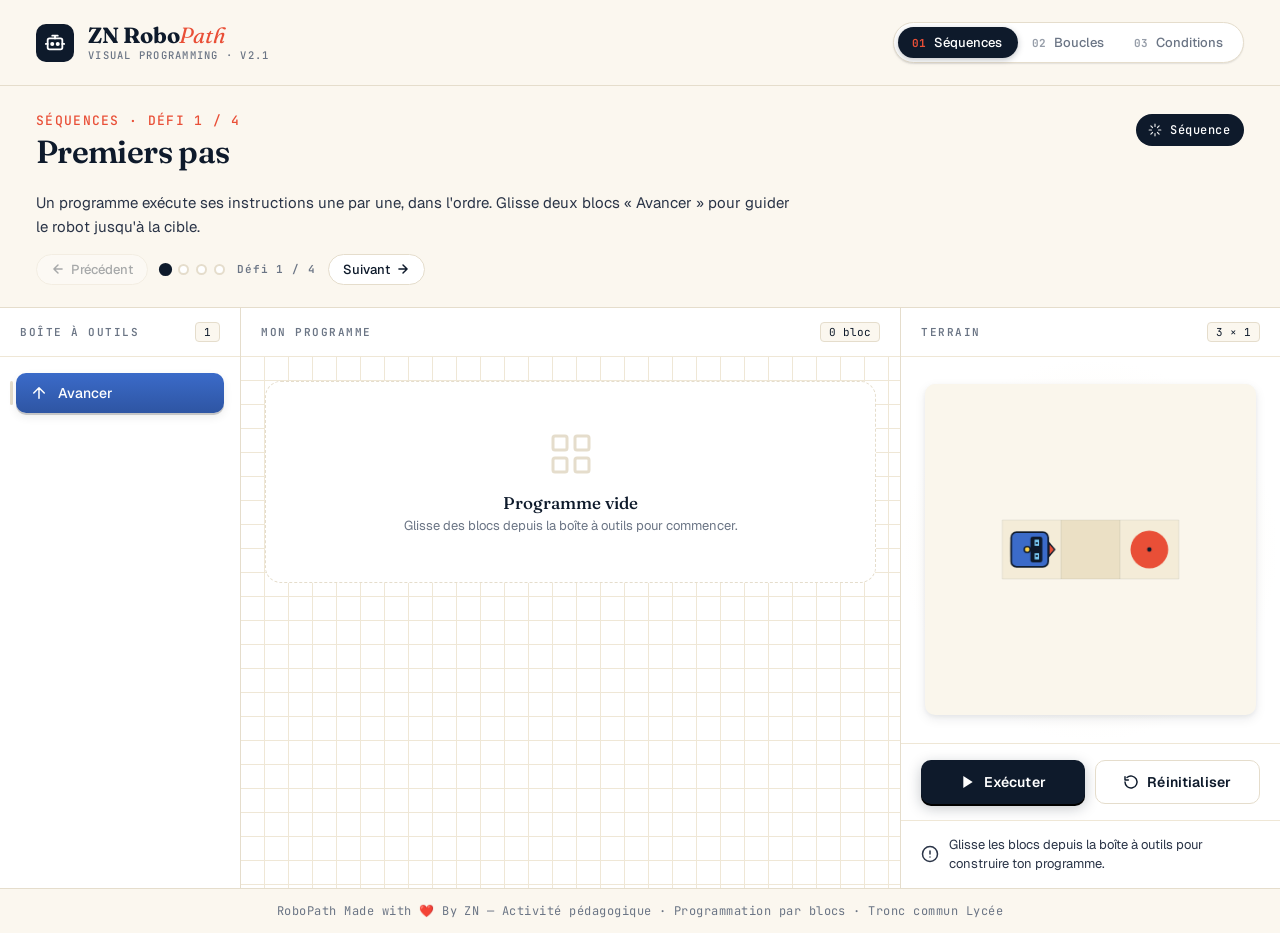
==== commit e126ae9f: "feat: enhance Blockly activity with new challenges and improved navigation - Updated CSS for better " ====
--- a/S5-blockly-activity/index.html
+++ b/S5-blockly-activity/index.html
@@ -39,13 +39,28 @@
 <!-- ===== BRIEFING ===== -->
 <section class="briefing">
   <div class="briefing-inner">
-    <div>
+    <div class="briefing-left">
       <h1>
-        <span class="level-num" id="level-num">Niveau 01</span>
-        <span id="level-title">Les séquences d'instructions</span>
+        <span class="level-num" id="level-num">Séquences · Défi 1/3</span>
+        <span id="level-title">Premiers pas</span>
       </h1>
       <p id="level-instruction">…</p>
+
+      <!-- Challenge navigation -->
+      <div class="challenge-nav" id="challenge-nav">
+        <button class="cnav-btn" id="prev-btn" title="Défi précédent">
+          <svg viewBox="0 0 24 24" fill="none" stroke="currentColor" stroke-width="2.5" stroke-linecap="round" stroke-linejoin="round" width="14" height="14"><path d="M19 12H5M12 5l-7 7 7 7"/></svg>
+          Précédent
+        </button>
+        <div class="challenge-dots" id="challenge-dots"></div>
+        <span class="challenge-label" id="challenge-label">Défi 1 / 3</span>
+        <button class="cnav-btn" id="next-btn" title="Défi suivant">
+          Suivant
+          <svg viewBox="0 0 24 24" fill="none" stroke="currentColor" stroke-width="2.5" stroke-linecap="round" stroke-linejoin="round" width="14" height="14"><path d="M5 12h14M12 5l7 7-7 7"/></svg>
+        </button>
+      </div>
     </div>
+
     <div class="concept-tag" id="concept-tag">
       <svg viewBox="0 0 24 24" fill="none" stroke="currentColor" stroke-width="2" stroke-linecap="round" stroke-linejoin="round">
         <path d="M12 2v4M12 18v4M4.93 4.93l2.83 2.83M16.24 16.24l2.83 2.83M2 12h4M18 12h4M4.93 19.07l2.83-2.83M16.24 7.76l2.83-2.83"/>
@@ -85,7 +100,7 @@
       <span class="badge" id="grid-size">5 × 5</span>
     </div>
     <div class="game-frame">
-      <canvas id="game" width="320" height="320"></canvas>
+      <canvas id="game" width="360" height="360"></canvas>
     </div>
     <div class="controls">
       <button class="btn btn-primary" id="run-btn">
--- a/S5-blockly-activity/css/style.css
+++ b/S5-blockly-activity/css/style.css
@@ -143,7 +143,7 @@
 }
 .briefing-inner {
   display: grid; grid-template-columns: 1fr auto;
-  gap: 36px; align-items: end;
+  gap: 36px; align-items: start;
 }
 .briefing h1 {
   font-family: 'Fraunces', serif; font-weight: 600;
@@ -157,6 +157,51 @@
   text-transform: uppercase;
 }
 .briefing p { color: var(--ink-2); max-width: 760px; line-height: 1.55; font-size: 15px; }
+
+/* ── Challenge navigation strip ─────────────────────────────────────────── */
+.briefing-left { display: flex; flex-direction: column; gap: 12px; }
+
+.challenge-nav {
+  display: flex;
+  align-items: center;
+  gap: 12px;
+  flex-wrap: wrap;
+  margin-top: 4px;
+}
+
+.cnav-btn {
+  display: inline-flex; align-items: center; gap: 6px;
+  padding: 6px 14px; border-radius: 100px;
+  border: 1px solid var(--line); background: var(--surface);
+  color: var(--ink); font-family: inherit;
+  font-size: 13px; font-weight: 500; cursor: pointer;
+  transition: all .18s var(--ease);
+}
+.cnav-btn:hover:not(:disabled) { background: var(--surface-2); border-color: var(--ink-2); }
+.cnav-btn:disabled { opacity: .35; cursor: not-allowed; }
+
+.challenge-dots {
+  display: flex; align-items: center; gap: 7px;
+}
+
+.cdot {
+  width: 11px; height: 11px; border-radius: 50%;
+  border: 2px solid var(--line);
+  background: var(--surface);
+  padding: 0; cursor: pointer;
+  transition: all .2s var(--ease);
+}
+.cdot:hover         { border-color: var(--accent); transform: scale(1.2); }
+.cdot.active        { border-color: var(--ink); background: var(--ink); transform: scale(1.2); }
+.cdot.done          { border-color: var(--c-if); background: var(--c-if); }
+.cdot.done.active   { border-color: var(--ink); background: var(--ink); outline: 3px solid var(--c-if); outline-offset: 2px; }
+
+.challenge-label {
+  font-family: 'JetBrains Mono', monospace;
+  font-size: 11px; font-weight: 600;
+  letter-spacing: .08em; color: var(--muted);
+  white-space: nowrap;
+}
 
 .concept-tag {
   display: inline-flex; align-items: center; gap: 8px;
